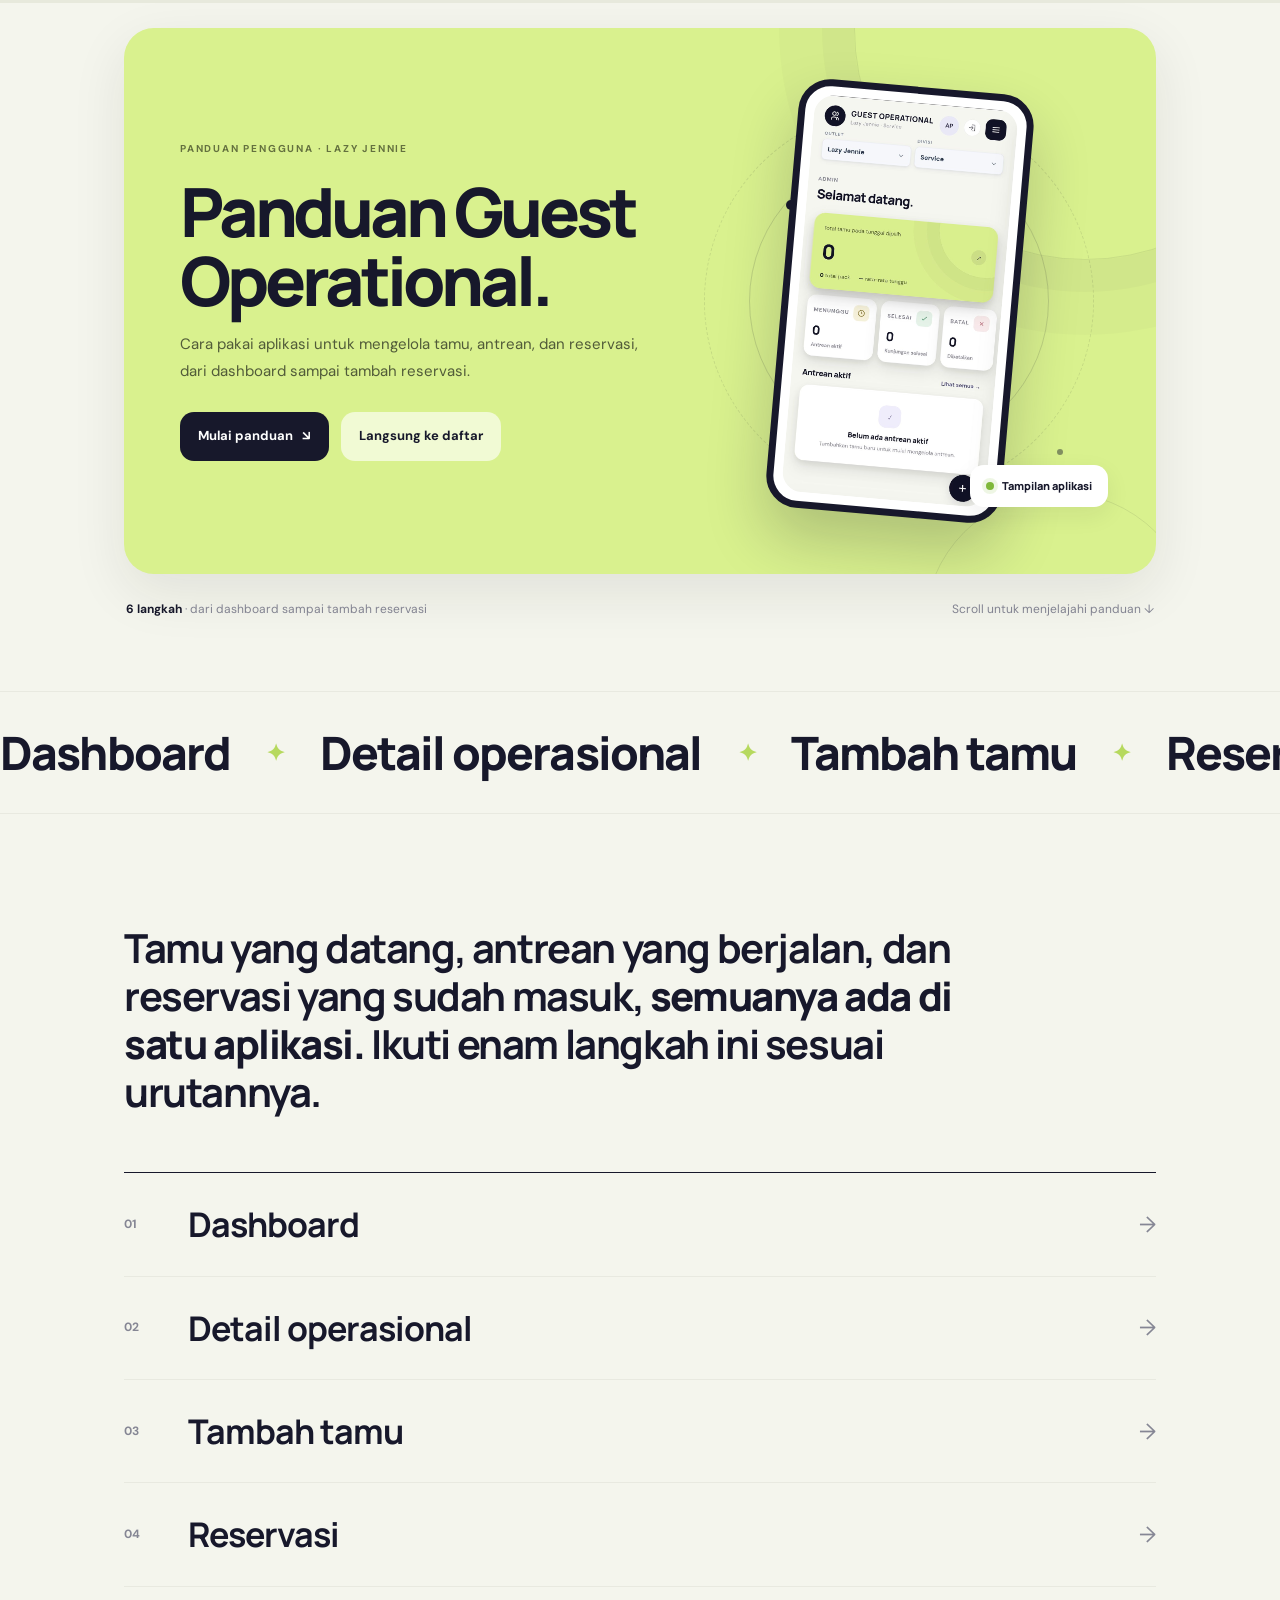
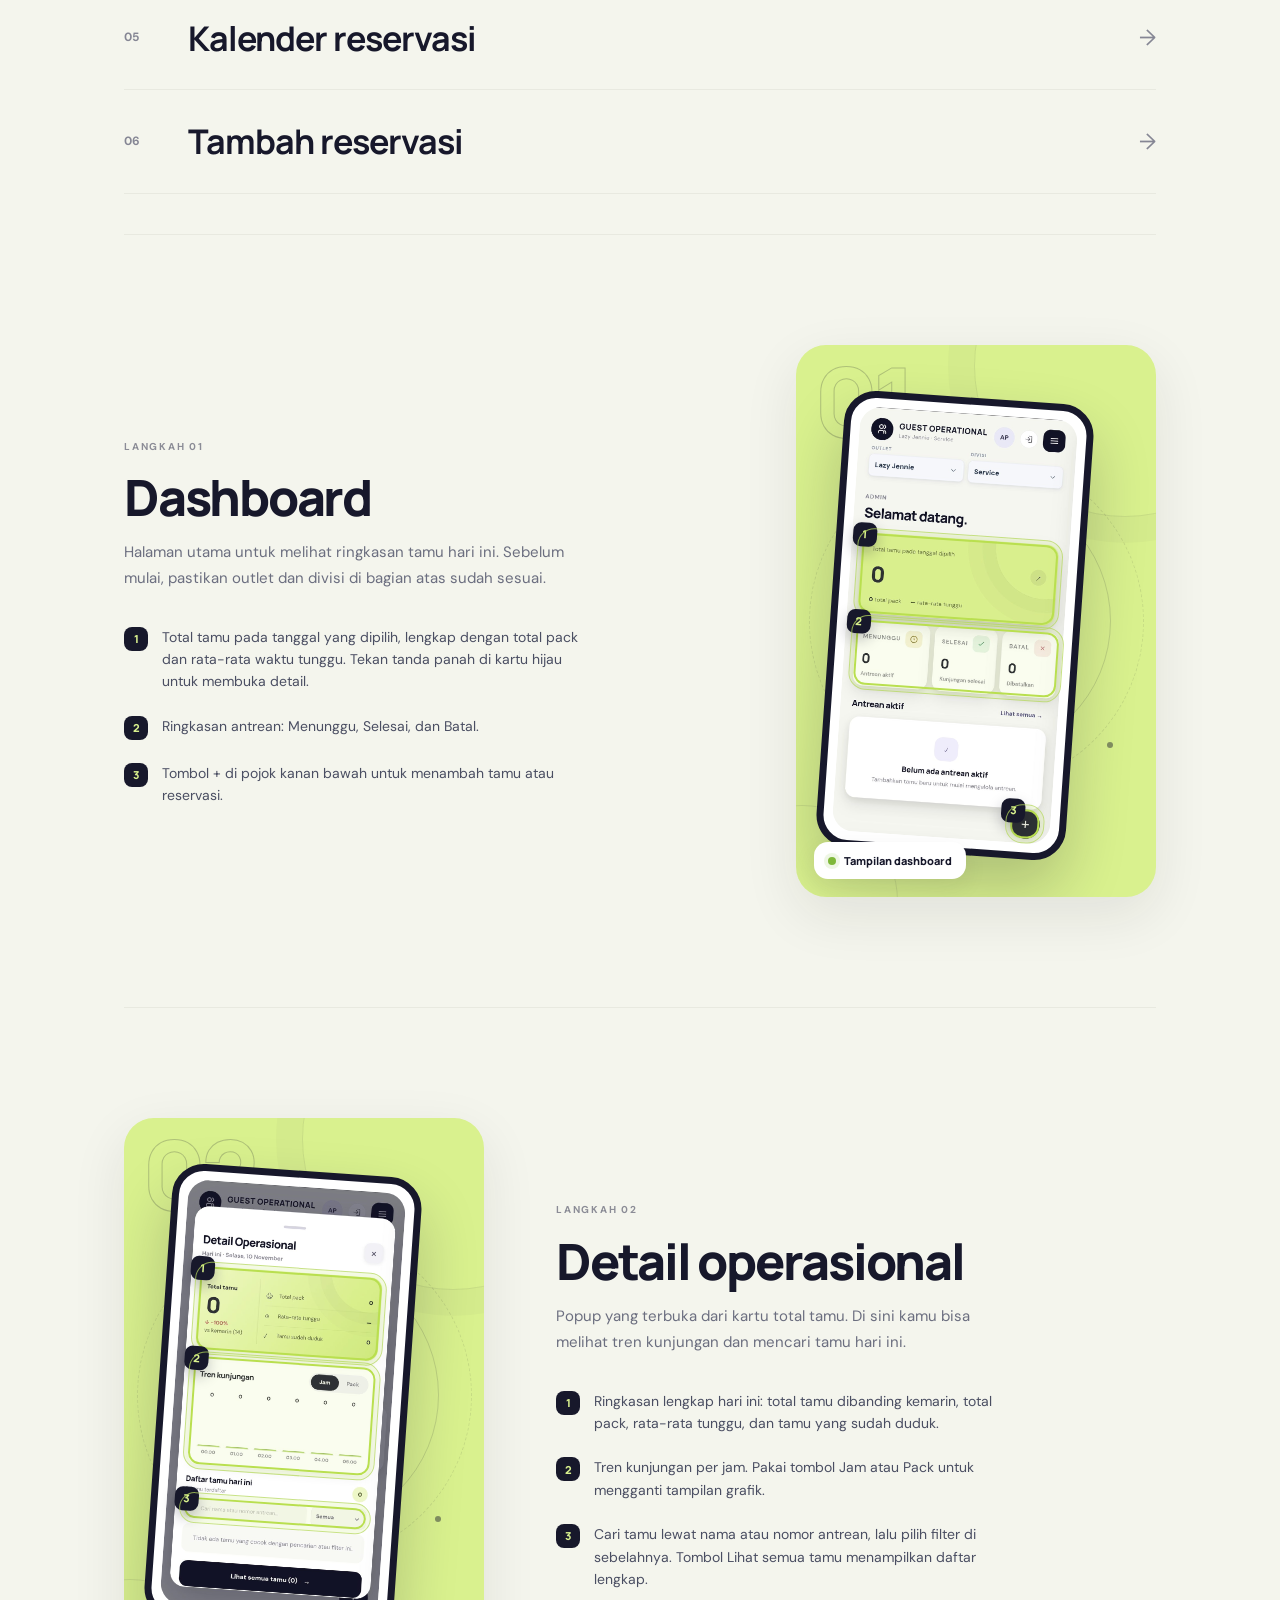
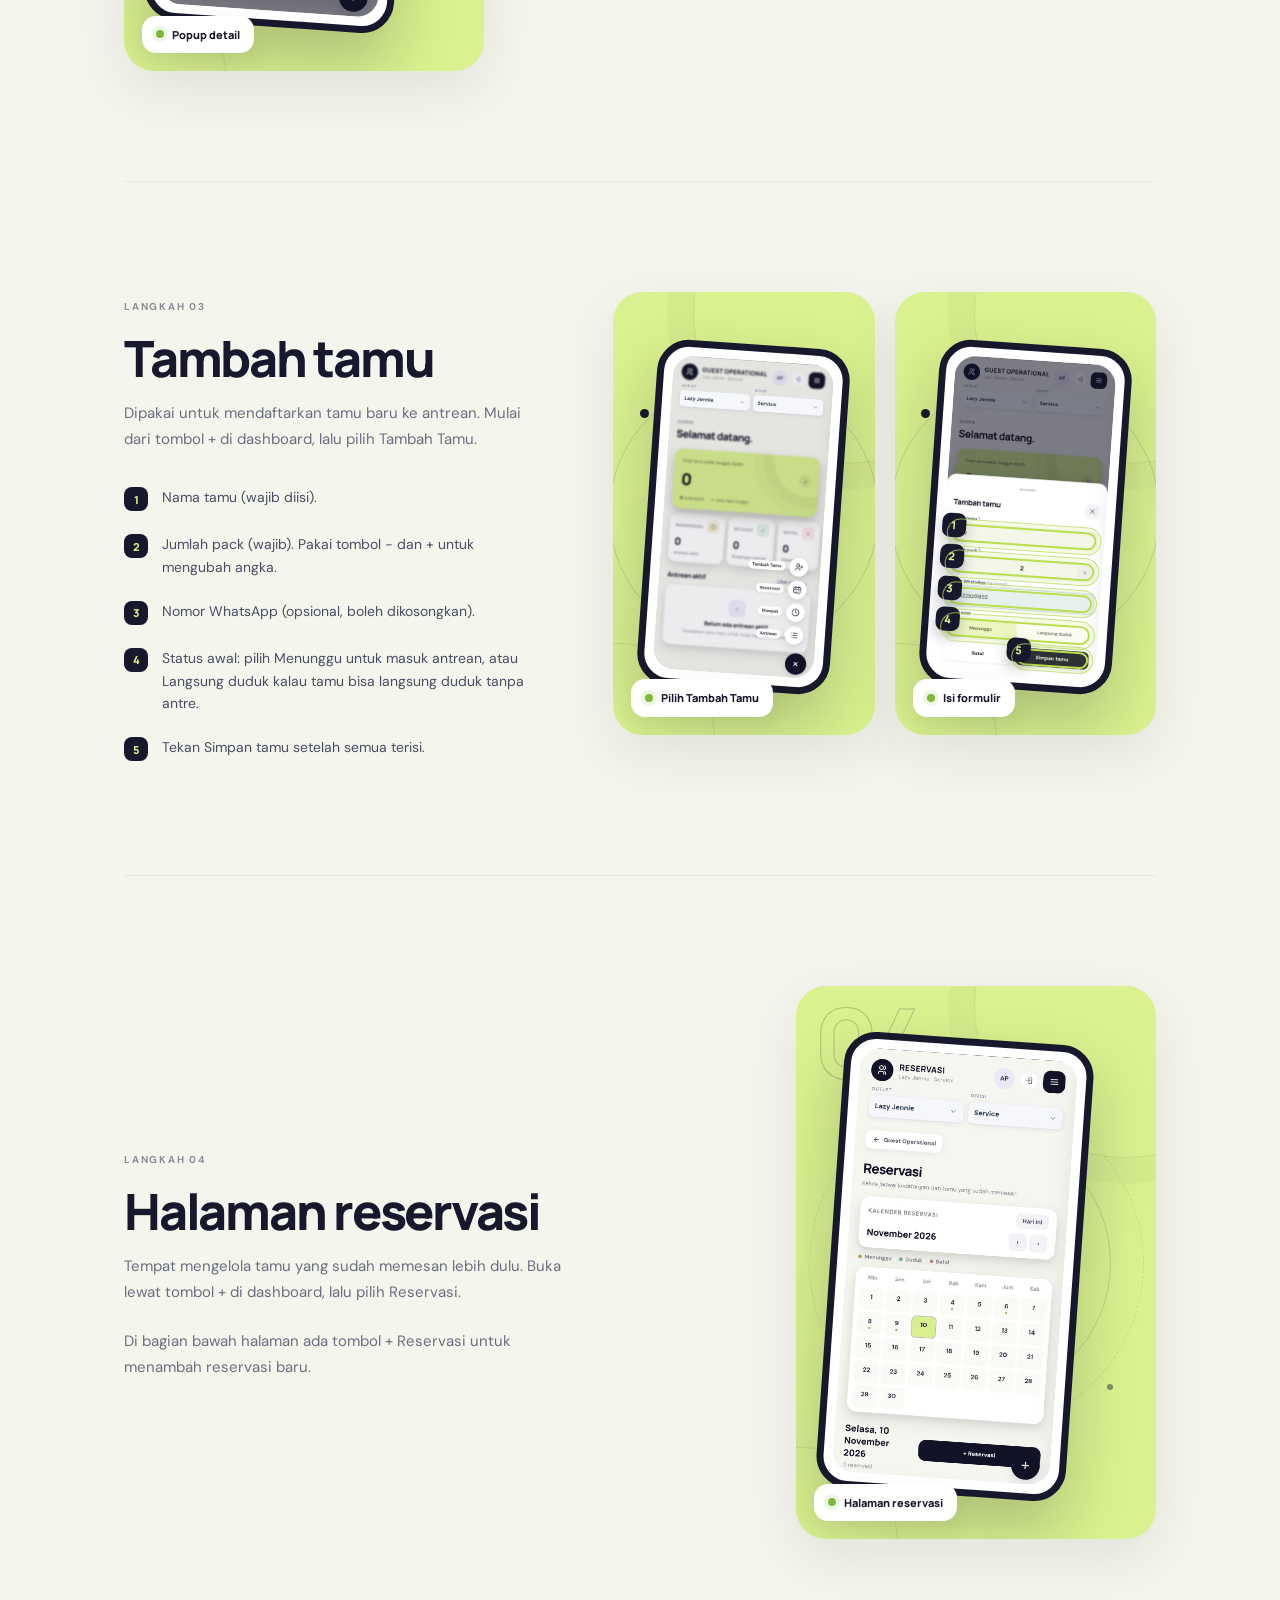
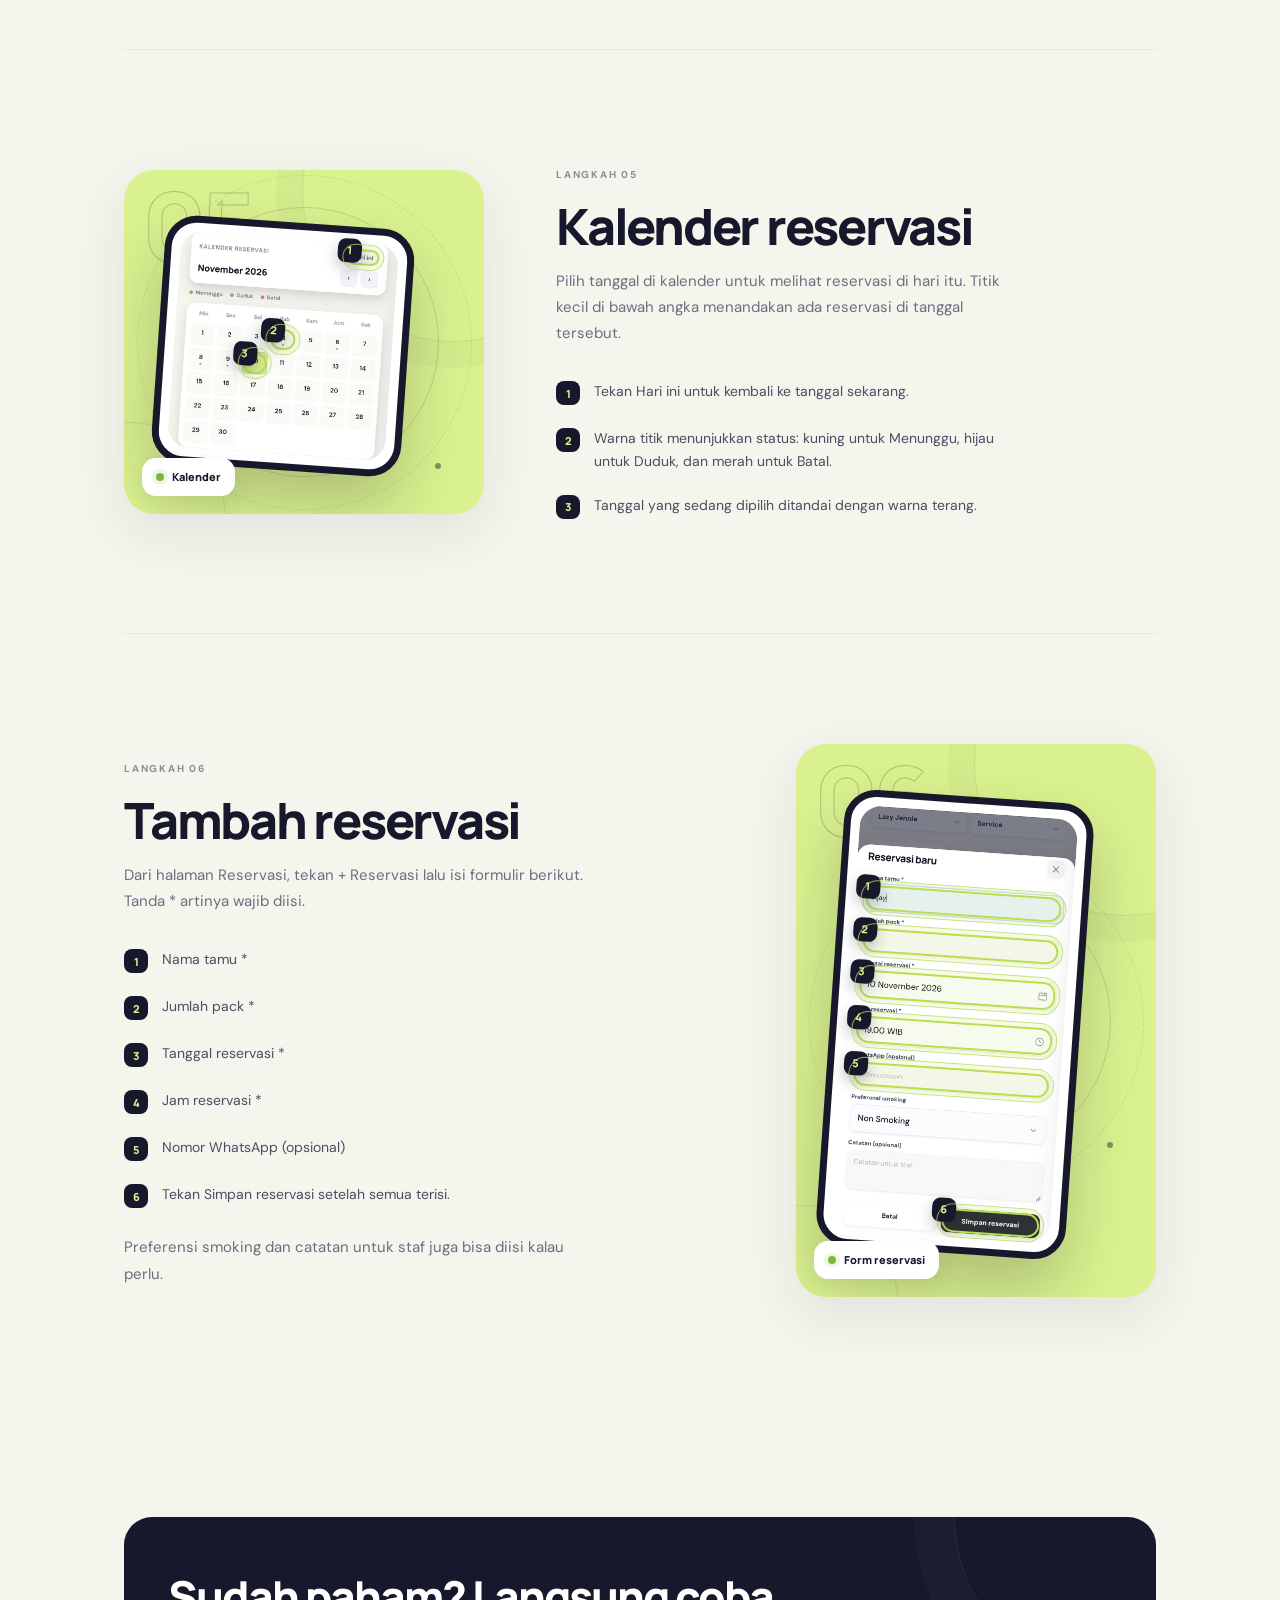
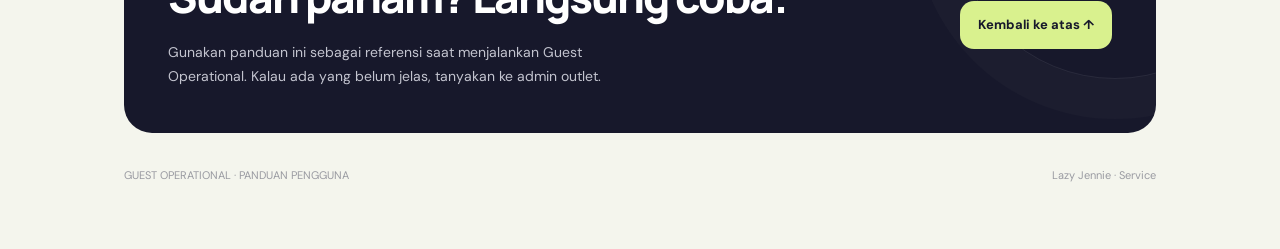
==== assets/user-guide-guest-operational.html @ fd783806 "Add Guest Operational user guide page" ====
<!doctype html>
<html lang="id">
<head>
<meta charset="utf-8">
<meta name="viewport" content="width=device-width, initial-scale=1, viewport-fit=cover">
<meta name="color-scheme" content="light">
<meta name="theme-color" content="#f4f5ed">
<title>Panduan Guest Operational</title>
<meta name="description" content="Panduan singkat cara pakai aplikasi Guest Operational untuk tim Lazy Jennie.">
<link rel="preconnect" href="https://fonts.googleapis.com">
<link rel="preconnect" href="https://fonts.gstatic.com" crossorigin>
<link href="https://fonts.googleapis.com/css2?family=DM+Sans:wght@400;500;600;700&family=Manrope:wght@500;600;700;800&display=swap" rel="stylesheet">
<style>
:root{
  --bg:#f4f5ed;--ink:#17182b;--muted:#858694;--line:#e8e9e0;
  --lime:#d9f18e;--lime-deep:#b6d95e;--navy:#17182b;
  --shadow:0 18px 55px rgba(31,35,24,.09);--soft-shadow:0 8px 24px rgba(31,35,24,.07);
  --ease:cubic-bezier(.2,.75,.25,1);--ease-out:cubic-bezier(.16,1,.3,1);
}
*{box-sizing:border-box;margin:0;padding:0}
html{scroll-behavior:smooth;scroll-padding-top:40px;-webkit-text-size-adjust:100%}
body{background:var(--bg);color:var(--ink);font-family:'DM Sans',-apple-system,BlinkMacSystemFont,'Segoe UI',Roboto,Arial,sans-serif;line-height:1.6;-webkit-font-smoothing:antialiased;overflow-x:hidden}
button,a{font:inherit}
a{color:inherit;text-decoration:none}
h1,h2,h3{font-family:'Manrope',-apple-system,BlinkMacSystemFont,'Segoe UI',Roboto,Arial,sans-serif}
.wrap{max-width:1080px;margin:0 auto;padding:0 24px}

/* Progress bar */
.progress{position:fixed;top:0;left:0;right:0;height:3px;background:#e7e9dc;z-index:80}
.progress span{display:block;height:100%;width:0;background:var(--navy);transform-origin:left}

/* HERO */
.hero-wrap{padding-top:28px}
.hero{position:relative;overflow:hidden;isolation:isolate;min-height:460px;padding:58px 56px;border-radius:30px;background:var(--lime);box-shadow:var(--shadow);display:grid;grid-template-columns:1.1fr .9fr;align-items:center;gap:28px}
.hero:before,.hero:after{content:"";position:absolute;border:1px solid rgba(23,24,43,.09);border-radius:50%;pointer-events:none;z-index:0}
.hero:before{width:460px;height:460px;right:-160px;top:-230px;box-shadow:0 0 0 32px rgba(23,24,43,.025),0 0 0 75px rgba(23,24,43,.02);animation:drift 14s ease-in-out infinite}
.hero:after{width:270px;height:270px;right:-40px;bottom:-190px;animation:drift 18s ease-in-out infinite reverse}
@keyframes drift{0%,100%{transform:translate(0,0)}50%{transform:translate(-18px,14px)}}
.glow{position:absolute;z-index:1;left:var(--mx,50%);top:var(--my,50%);width:520px;height:520px;margin:-260px 0 0 -260px;border-radius:50%;background:radial-gradient(circle,rgba(255,255,255,.55) 0%,rgba(255,255,255,0) 62%);pointer-events:none;opacity:0;transition:opacity .6s ease}
.hero:hover .glow{opacity:1}
.hero-copy{position:relative;z-index:2}
.eyebrow{font-size:10px;font-weight:700;letter-spacing:.18em;text-transform:uppercase;color:#64713f}
.hero h1{font-weight:800;font-size:clamp(40px,5.3vw,70px);line-height:1.02;letter-spacing:-.06em;margin:20px 0 16px;max-width:600px}
.hero p{font-size:15px;line-height:1.75;color:#515b39;max-width:470px;margin:0}
.hero-cta{display:flex;align-items:center;gap:12px;margin-top:28px;flex-wrap:wrap}
.btn{border:0;border-radius:14px;padding:14px 18px;font-size:13px;font-weight:700;display:inline-flex;align-items:center;gap:9px;cursor:pointer;transition:transform .35s var(--ease),box-shadow .35s var(--ease),background .35s ease,color .35s ease}
.btn:hover{transform:translateY(-3px);box-shadow:0 14px 28px rgba(23,24,43,.18)}
.btn.dark{background:var(--navy);color:#fff}
.btn.light{background:rgba(255,255,255,.62);color:var(--navy)}
.btn.light:hover{background:#fff}
.btn span{display:inline-block;transition:transform .35s var(--ease)}
.btn:hover span{transform:translate(2px,2px)}
.w{display:inline-block;opacity:0;transform:translateY(60px);filter:blur(10px);animation:wordIn 1.1s var(--ease-out) forwards;animation-delay:calc(.25s + var(--i) * .12s)}
@keyframes wordIn{to{opacity:1;transform:none;filter:none}}
.rise{opacity:0;transform:translateY(22px);animation:rise 1s var(--ease-out) forwards}
.eyebrow.rise{animation-delay:.1s}
.rise.d2{animation-delay:.9s}
.rise.d3{animation-delay:1.05s}
@keyframes rise{to{opacity:1;transform:none}}
.hero-art{position:relative;z-index:2;min-height:340px;display:flex;justify-content:center;align-items:center}
.hero-orbit{position:absolute;width:300px;height:300px;border:1px solid rgba(23,24,43,.14);border-radius:50%;animation:orbit 32s linear infinite}
.hero-orbit:before,.hero-orbit:after{content:"";position:absolute;width:10px;height:10px;background:var(--navy);border-radius:50%;top:48px;left:36px}
.hero-orbit:after{width:7px;height:7px;top:auto;left:auto;bottom:22px;right:65px;background:#fff;border:1px solid var(--navy)}
.hero-orbit.two{width:390px;height:390px;border-style:dashed;border-color:rgba(23,24,43,.1);animation-duration:46s;animation-direction:reverse}
.hero-orbit.two:after{display:none}
.hero-orbit.two:before{width:6px;height:6px;top:auto;left:auto;bottom:40px;right:30px;background:rgba(23,24,43,.45)}
@keyframes orbit{to{transform:rotate(360deg)}}
.tilt{--rx:0deg;--ry:0deg;position:relative;z-index:2;transform:perspective(1000px) rotateX(var(--ry)) rotateY(var(--rx));transition:transform .7s var(--ease-out);animation:tiltIn 1.6s var(--ease-out) .35s backwards}
@keyframes tiltIn{from{opacity:0;transform:translateX(70px) rotate(12deg) scale(.92)}to{opacity:1;transform:none}}
.hero-device{width:min(236px,88%);margin:0 auto;background:#fff;border:7px solid var(--navy);border-radius:32px;padding:9px;box-shadow:0 30px 60px rgba(23,24,43,.22);transform:rotate(5deg);animation:deviceFloat 7s ease-in-out infinite}
.hero-device img{display:block;width:100%;height:auto;border-radius:20px}
@keyframes deviceFloat{0%,100%{transform:translateY(0) rotate(5deg)}50%{transform:translateY(-12px) rotate(3deg)}}
.hero-device-label{position:absolute;z-index:3;bottom:2%;right:-2%;background:#fff;padding:12px 16px;border-radius:14px;box-shadow:var(--soft-shadow);font-family:'Manrope',sans-serif;font-size:11px;font-weight:800;display:flex;align-items:center;gap:8px;animation:labelFloat 6s ease-in-out infinite}
.hero-device-label:before{content:"";width:8px;height:8px;border-radius:50%;background:#7fb83a;box-shadow:0 0 0 4px #7fb83a22}
@keyframes labelFloat{0%,100%{transform:rotate(-3deg) translateY(0)}50%{transform:rotate(-3deg) translateY(-8px)}}
.intro-strip{display:flex;justify-content:space-between;align-items:center;gap:20px;margin:26px 2px 0;color:var(--muted);font-size:12px}
.intro-strip strong{color:var(--ink)}

/* Marquee */
.marquee{overflow:hidden;margin-top:72px;padding:24px 0;border-top:1px solid var(--line);border-bottom:1px solid var(--line)}
.track{display:flex;width:max-content;animation:marquee 40s linear infinite}
.set{display:flex;align-items:center;gap:36px;padding-right:36px;font-family:'Manrope',sans-serif;font-weight:800;font-size:clamp(28px,4vw,46px);letter-spacing:-.04em;white-space:nowrap}
.set i{font-style:normal;color:var(--lime-deep);font-size:.5em}
@keyframes marquee{to{transform:translateX(-50%)}}

/* Manifesto */
.manifesto{padding-top:110px}
.manifesto p{font-family:'Manrope',sans-serif;font-size:clamp(24px,3.4vw,40px);line-height:1.2;letter-spacing:-.035em;font-weight:700;max-width:860px}
.manifesto b{font-weight:800}

/* Daftar langkah */
.index{display:grid;border-top:1px solid var(--ink);margin-top:56px;margin-bottom:40px}
.index a{display:grid;grid-template-columns:64px minmax(0,1fr) auto;align-items:center;padding:24px 0;border-bottom:1px solid var(--line);color:var(--ink);transition:padding .5s var(--ease-out),background .5s ease}
.index a:hover{padding-left:16px;background:#fff}
.index span{font-size:12px;font-weight:700;color:var(--muted);font-variant-numeric:tabular-nums}
.index em{font-style:normal;font-family:'Manrope',sans-serif;font-size:clamp(22px,3vw,34px);font-weight:700;letter-spacing:-.03em}
.index i{font-style:normal;font-size:22px;color:var(--muted);transition:transform .5s var(--ease-out),color .5s ease}
.index a:hover i{transform:translateX(4px);color:var(--ink)}

/* Langkah */
.step{display:grid;grid-template-columns:minmax(0,1fr) 360px;gap:72px;align-items:center;padding:110px 0;border-top:1px solid var(--line)}
.step.flip{grid-template-columns:360px minmax(0,1fr)}
.step.flip .copy{order:2}
.step.wide{grid-template-columns:minmax(0,1fr) minmax(0,1.3fr);align-items:start}
.num{font-size:10px;font-weight:700;letter-spacing:.18em;color:#8b8c96;text-transform:uppercase}
.step h2{font-size:clamp(32px,4.2vw,50px);line-height:1.04;letter-spacing:-.045em;font-weight:800;margin:14px 0 16px}
.copy > p{color:#6b6e7f;font-size:15px;line-height:1.75;max-width:460px}
.note{margin-top:22px;font-size:13px;color:var(--muted)}
.legend{list-style:none;margin-top:30px;display:grid;gap:14px;max-width:460px}
.legend li{display:flex;gap:14px;align-items:flex-start;font-size:14px;color:#4a4e62;padding:4px 0;transition:color .35s ease,transform .45s var(--ease-out)}
.legend li.on{color:var(--ink);transform:translateX(6px)}
.legend b{flex:none;width:24px;height:24px;margin-top:1px;border-radius:8px;background:var(--navy);color:var(--lime);font-family:'Manrope',sans-serif;font-size:11px;font-weight:800;display:grid;place-items:center;transition:transform .45s var(--ease-out)}
.legend li.on b{transform:scale(1.12)}

/* Judul yang muncul per kata */
.sw{display:inline-block;opacity:0;transform:translateY(.45em) rotate(3deg);transform-origin:left bottom;transition:opacity .9s var(--ease-out),transform .9s var(--ease-out);transition-delay:calc(var(--i) * 70ms + 120ms)}
.in .sw{opacity:1;transform:none}

/* KARTU HERO untuk setiap screenshot */
.shot{position:relative;width:100%}
.hcard{position:relative;isolation:isolate;overflow:hidden;border-radius:30px;background:var(--lime);box-shadow:var(--shadow);padding:52px 34px 44px;display:flex;justify-content:center;opacity:0;transform:translateY(44px) scale(.96);transition:opacity 1.1s var(--ease-out) .15s,transform 1.3s var(--ease-out) .15s}
.in .hcard{opacity:1;transform:none}
.duo .shot:nth-child(2) .hcard{transition-delay:.35s}
.hcard:before,.hcard:after{content:"";position:absolute;border:1px solid rgba(23,24,43,.09);border-radius:50%;pointer-events:none;z-index:0;animation:drift 16s ease-in-out infinite}
.hcard:before{width:300px;height:300px;right:-120px;top:-130px;box-shadow:0 0 0 26px rgba(23,24,43,.025)}
.hcard:after{width:190px;height:190px;left:-90px;bottom:-100px;animation-direction:reverse;animation-duration:20s}
.hglow{position:absolute;z-index:1;left:var(--mx,50%);top:var(--my,50%);width:360px;height:360px;margin:-180px 0 0 -180px;border-radius:50%;background:radial-gradient(circle,rgba(255,255,255,.55) 0%,rgba(255,255,255,0) 62%);pointer-events:none;opacity:0;transition:opacity .6s ease}
.hcard:hover .hglow{opacity:1}
.hring{position:absolute;z-index:0;left:50%;top:50%;width:270px;height:270px;margin:-135px 0 0 -135px;border:1px solid rgba(23,24,43,.14);border-radius:50%;animation:orbit 30s linear infinite;pointer-events:none}
.hring:before{content:"";position:absolute;width:9px;height:9px;border-radius:50%;background:var(--navy);top:30px;left:30px}
.hring.two{width:335px;height:335px;margin:-167px 0 0 -167px;border-style:dashed;border-color:rgba(23,24,43,.1);animation-duration:44s;animation-direction:reverse}
.hring.two:before{top:auto;left:auto;bottom:40px;right:30px;width:6px;height:6px;background:rgba(23,24,43,.45)}
.hbig{position:absolute;z-index:0;left:18px;top:8px;font-family:'Manrope',sans-serif;font-weight:800;font-size:96px;line-height:1;letter-spacing:-.06em;color:transparent;-webkit-text-stroke:1px rgba(23,24,43,.22);pointer-events:none;animation:drift 12s ease-in-out infinite}
.htilt{--rx:0deg;--ry:0deg;position:relative;z-index:2;transform:perspective(1000px) rotateX(var(--ry)) rotateY(var(--rx));transition:transform .7s var(--ease-out)}
.hdevice{width:min(250px,100%);background:#fff;border:7px solid var(--navy);border-radius:32px;padding:9px;box-shadow:0 30px 60px rgba(23,24,43,.22);transform:rotate(4deg);animation:deviceFloat 7s ease-in-out infinite}
.screen{position:relative;border-radius:21px}
.frame{position:relative;transition:transform 1.2s var(--ease-out)}
.screen img{display:block;width:100%;height:auto;border-radius:21px;cursor:zoom-in}
.hchip{position:absolute;z-index:3;left:18px;bottom:18px;background:#fff;padding:10px 14px;border-radius:14px;box-shadow:var(--soft-shadow);font-family:'Manrope',sans-serif;font-size:11px;font-weight:800;display:flex;align-items:center;gap:8px;animation:chipFloat 6s ease-in-out infinite}
.hchip:before{content:"";width:8px;height:8px;border-radius:50%;background:#7fb83a;box-shadow:0 0 0 4px #7fb83a22}
@keyframes chipFloat{0%,100%{transform:translateY(0)}50%{transform:translateY(-6px)}}
.shot figcaption{display:none}

/* Nomor di dalam gambar: sorotan lime dengan label navy */
.callout{position:absolute;z-index:2;border:2px solid #b9df4f;border-radius:12px;background:rgba(217,241,142,.14);box-shadow:0 0 0 4px rgba(192,228,94,.16);pointer-events:none;opacity:0;transform:scale(.94);transition:opacity .7s ease var(--d,0s),transform .8s var(--ease-out) var(--d,0s),background .35s ease,box-shadow .35s ease}
.in .callout{opacity:1;transform:none}
.callout.hot{background:rgba(217,241,142,.36);box-shadow:0 0 0 6px rgba(192,228,94,.32)}
.callout:after{content:"";position:absolute;inset:-7px;border-radius:17px;border:1.5px solid rgba(182,217,94,.75);animation:ping 3s cubic-bezier(.2,.7,.2,1) infinite}
.tag{position:absolute;top:-12px;left:-12px;min-width:24px;height:24px;padding:0 7px;border-radius:8px;background:var(--navy);color:var(--lime);font-family:'Manrope',sans-serif;font-style:normal;font-size:11px;font-weight:800;line-height:24px;text-align:center;box-shadow:0 6px 14px rgba(23,24,43,.25)}
@keyframes ping{0%{transform:scale(.92);opacity:.9}100%{transform:scale(1.12);opacity:0}}
.duo{display:grid;grid-template-columns:1fr 1fr;gap:20px;align-items:start}

/* Efek muncul saat scroll */
.reveal{opacity:0;transform:translateY(34px);filter:blur(6px);transition:opacity 1s var(--ease-out),transform 1.1s var(--ease-out),filter 1s var(--ease-out)}
.reveal.in{opacity:1;transform:none;filter:none}

/* Zoom ke kalender pada langkah reservasi */
.zoom .screen{overflow:hidden}
.step.zoom .frame{transform:scale(1.75);transform-origin:50% 61%;transition:transform 1.8s var(--ease-out) .5s}
.step.zoom.in .frame{transform:none}

/* Ajakan akhir */
.outro{padding-top:110px}
.cta-panel{position:relative;overflow:hidden;background:var(--navy);color:#fff;border-radius:28px;padding:44px;display:flex;justify-content:space-between;align-items:center;gap:28px;flex-wrap:wrap}
.cta-panel:before{content:"";position:absolute;width:320px;height:320px;right:-120px;top:-160px;border:1px solid rgba(255,255,255,.08);border-radius:50%;box-shadow:0 0 0 40px rgba(255,255,255,.02)}
.cta-panel h2{font-size:clamp(30px,4vw,44px);letter-spacing:-.045em;font-weight:800;margin-bottom:10px;position:relative}
.cta-panel p{font-size:14px;color:#c3c4cf;margin:0;line-height:1.7;max-width:460px;position:relative}
.cta-panel .btn{background:var(--lime);color:var(--navy);white-space:nowrap;position:relative}
.foot{display:flex;justify-content:space-between;gap:15px;flex-wrap:wrap;padding-top:34px;padding-bottom:64px;color:#999aa1;font-size:11px}

/* Pratinjau gambar */
.lb{position:fixed;inset:0;z-index:90;display:none;align-items:center;justify-content:center;padding:24px;background:rgba(16,17,30,.76);backdrop-filter:blur(10px);-webkit-backdrop-filter:blur(10px);cursor:zoom-out}
.lb.open{display:flex;animation:fadeIn .3s ease}
.lb img{max-width:100%;max-height:90vh;border-radius:22px;box-shadow:0 30px 90px rgba(0,0,0,.5);animation:zoomIn .5s var(--ease-out)}
@keyframes fadeIn{from{opacity:0}to{opacity:1}}
@keyframes zoomIn{from{opacity:0;transform:translateY(14px) scale(.97)}to{opacity:1;transform:none}}

@media (max-width:900px){
  .hero{grid-template-columns:1fr;padding:34px 26px 30px;min-height:0;gap:6px}
  .hero-art{min-height:380px;margin-top:6px}
  .hero-device{width:190px}
  .hero-orbit{width:250px;height:250px}
  .hero-orbit.two{width:310px;height:310px}
  .hero-device-label{right:0}
  .step,.step.flip,.step.wide{grid-template-columns:1fr;gap:44px;padding:84px 0}
  .step.flip .copy{order:0}
  .shot{max-width:360px;margin:0 auto;width:100%}
  .duo{grid-template-columns:1fr;justify-items:center;gap:36px}
  .duo .shot{max-width:360px}
  .legend,.copy > p{max-width:none}
  .cta-panel{padding:30px 24px}
}
@media (max-width:520px){
  .wrap{padding:0 20px}
  .intro-strip{flex-direction:column;align-items:flex-start;gap:6px}
  .index a{grid-template-columns:44px minmax(0,1fr) auto}
  .hcard{padding:44px 22px 40px}
}
@media (prefers-reduced-motion:reduce){
  *,*::before,*::after{animation:none!important;transition:none!important;scroll-behavior:auto!important}
  .reveal,.rise,.w,.sw,.hcard,.callout{opacity:1;transform:none;filter:none}
  .frame{transform:none!important}
}
</style>
</head>
<body>

<div class="progress" aria-hidden="true"><span id="progressBar"></span></div>

<header class="wrap hero-wrap" id="top">
  <div class="hero">
    <span class="glow" aria-hidden="true"></span>
    <div class="hero-copy">
      <div class="eyebrow rise">PANDUAN PENGGUNA · LAZY JENNIE</div>
      <h1><span class="w" style="--i:0">Panduan</span> <span class="w" style="--i:1">Guest</span> <span class="w" style="--i:2">Operational.</span></h1>
      <p class="rise d2">Cara pakai aplikasi untuk mengelola tamu, antrean, dan reservasi, dari dashboard sampai tambah reservasi.</p>
      <div class="hero-cta rise d3">
        <a class="btn dark" href="#s1">Mulai panduan <span>↘</span></a>
        <a class="btn light" href="#daftar">Langsung ke daftar</a>
      </div>
    </div>
    <div class="hero-art">
      <div class="hero-orbit"></div>
      <div class="hero-orbit two"></div>
      <div class="tilt">
        <div class="hero-device"><img src="[data-uri]" alt="Tampilan dashboard Guest Operational"></div>
      </div>
      <div class="hero-device-label">Tampilan aplikasi</div>
    </div>
  </div>
  <div class="intro-strip">
    <span><strong>6 langkah</strong> · dari dashboard sampai tambah reservasi</span>
    <span>Scroll untuk menjelajahi panduan ↓</span>
  </div>
</header>

<div class="marquee" aria-hidden="true">
  <div class="track">
    <div class="set"><span>Dashboard</span><i>✦</i><span>Detail operasional</span><i>✦</i><span>Tambah tamu</span><i>✦</i><span>Reservasi</span><i>✦</i><span>Kalender reservasi</span><i>✦</i><span>Tambah reservasi</span><i>✦</i></div>
    <div class="set"><span>Dashboard</span><i>✦</i><span>Detail operasional</span><i>✦</i><span>Tambah tamu</span><i>✦</i><span>Reservasi</span><i>✦</i><span>Kalender reservasi</span><i>✦</i><span>Tambah reservasi</span><i>✦</i></div>
  </div>
</div>

<main class="wrap">

  <section class="manifesto reveal">
    <p>Tamu yang datang, antrean yang berjalan, dan reservasi yang sudah masuk, <b>semuanya ada di satu aplikasi.</b> Ikuti enam langkah ini sesuai urutannya.</p>
  </section>

  <nav class="index reveal" id="daftar" aria-label="Daftar langkah">
    <a href="#s1"><span>01</span><em>Dashboard</em><i aria-hidden="true">→</i></a>
    <a href="#s2"><span>02</span><em>Detail operasional</em><i aria-hidden="true">→</i></a>
    <a href="#s3"><span>03</span><em>Tambah tamu</em><i aria-hidden="true">→</i></a>
    <a href="#s4"><span>04</span><em>Reservasi</em><i aria-hidden="true">→</i></a>
    <a href="#s5"><span>05</span><em>Kalender reservasi</em><i aria-hidden="true">→</i></a>
    <a href="#s6"><span>06</span><em>Tambah reservasi</em><i aria-hidden="true">→</i></a>
  </nav>

  <section class="step reveal" id="s1">
    <div class="copy">
      <span class="num">Langkah 01</span>
      <h2 data-split>Dashboard</h2>
      <p>Halaman utama untuk melihat ringkasan tamu hari ini. Sebelum mulai, pastikan outlet dan divisi di bagian atas sudah sesuai.</p>
      <ul class="legend">
        <li><b>1</b><span>Total tamu pada tanggal yang dipilih, lengkap dengan total pack dan rata-rata waktu tunggu. Tekan tanda panah di kartu hijau untuk membuka detail.</span></li>
        <li><b>2</b><span>Ringkasan antrean: Menunggu, Selesai, dan Batal.</span></li>
        <li><b>3</b><span>Tombol + di pojok kanan bawah untuk menambah tamu atau reservasi.</span></li>
      </ul>
    </div>
    <figure class="shot">
      <div class="hcard">
        <span class="hglow" aria-hidden="true"></span>
        <span class="hring" aria-hidden="true"></span>
        <span class="hring two" aria-hidden="true"></span>
        <span class="hbig" aria-hidden="true">01</span>
        <div class="htilt">
          <div class="hdevice"><div class="screen"><div class="frame">
            <img src="[data-uri]" alt="Tampilan dashboard Guest Operational">
            <span class="callout" data-n="1" style="left:4.91%;top:29.56%;width:90.19%;height:19.01%;--d:0.40s"><em class="tag">1</em></span>
            <span class="callout" data-n="2" style="left:4.91%;top:50.10%;width:93.06%;height:15.45%;--d:0.52s"><em class="tag">2</em></span>
            <span class="callout" data-n="3" style="left:81.85%;top:92.06%;width:13.33%;height:6.84%;--d:0.64s"><em class="tag">3</em></span>
          </div></div></div>
        </div>
        <span class="hchip">Tampilan dashboard</span>
      </div>
    </figure>
  </section>

  <section class="step flip reveal" id="s2">
    <div class="copy">
      <span class="num">Langkah 02</span>
      <h2 data-split>Detail operasional</h2>
      <p>Popup yang terbuka dari kartu total tamu. Di sini kamu bisa melihat tren kunjungan dan mencari tamu hari ini.</p>
      <ul class="legend">
        <li><b>1</b><span>Ringkasan lengkap hari ini: total tamu dibanding kemarin, total pack, rata-rata tunggu, dan tamu yang sudah duduk.</span></li>
        <li><b>2</b><span>Tren kunjungan per jam. Pakai tombol Jam atau Pack untuk mengganti tampilan grafik.</span></li>
        <li><b>3</b><span>Cari tamu lewat nama atau nomor antrean, lalu pilih filter di sebelahnya. Tombol Lihat semua tamu menampilkan daftar lengkap.</span></li>
      </ul>
    </div>
    <figure class="shot">
      <div class="hcard">
        <span class="hglow" aria-hidden="true"></span>
        <span class="hring" aria-hidden="true"></span>
        <span class="hring two" aria-hidden="true"></span>
        <span class="hbig" aria-hidden="true">02</span>
        <div class="htilt">
          <div class="hdevice"><div class="screen"><div class="frame">
            <img src="[data-uri]" alt="Popup detail operasional">
            <span class="callout" data-n="1" style="left:8.15%;top:20.15%;width:83.70%;height:19.58%;--d:0.40s"><em class="tag">1</em></span>
            <span class="callout" data-n="2" style="left:8.15%;top:41.54%;width:83.70%;height:25.29%;--d:0.52s"><em class="tag">2</em></span>
            <span class="callout" data-n="3" style="left:8.15%;top:74.71%;width:83.70%;height:4.85%;--d:0.64s"><em class="tag">3</em></span>
          </div></div></div>
        </div>
        <span class="hchip">Popup detail</span>
      </div>
    </figure>
  </section>

  <section class="step wide reveal" id="s3">
    <div class="copy">
      <span class="num">Langkah 03</span>
      <h2 data-split>Tambah tamu</h2>
      <p>Dipakai untuk mendaftarkan tamu baru ke antrean. Mulai dari tombol + di dashboard, lalu pilih Tambah Tamu.</p>
      <ul class="legend">
        <li><b>1</b><span>Nama tamu (wajib diisi).</span></li>
        <li><b>2</b><span>Jumlah pack (wajib). Pakai tombol − dan + untuk mengubah angka.</span></li>
        <li><b>3</b><span>Nomor WhatsApp (opsional, boleh dikosongkan).</span></li>
        <li><b>4</b><span>Status awal: pilih Menunggu untuk masuk antrean, atau Langsung duduk kalau tamu bisa langsung duduk tanpa antre.</span></li>
        <li><b>5</b><span>Tekan Simpan tamu setelah semua terisi.</span></li>
      </ul>
    </div>
    <div class="duo">
      <figure class="shot">
        <div class="hcard">
          <span class="hglow" aria-hidden="true"></span>
          <span class="hring" aria-hidden="true"></span>
          <div class="htilt">
            <div class="hdevice"><div class="screen"><div class="frame">
              <img src="[data-uri]" alt="Menu tombol + dengan pilihan Tambah Tamu">
            </div></div></div>
          </div>
          <span class="hchip">Pilih Tambah Tamu</span>
        </div>
      </figure>
      <figure class="shot">
        <div class="hcard">
          <span class="hglow" aria-hidden="true"></span>
          <span class="hring" aria-hidden="true"></span>
          <div class="htilt">
            <div class="hdevice"><div class="screen"><div class="frame">
              <img src="[data-uri]" alt="Formulir tambah tamu">
              <span class="callout" data-n="1" style="left:4.91%;top:53.42%;width:90.19%;height:5.70%;--d:0.40s"><em class="tag">1</em></span>
            <span class="callout" data-n="2" style="left:4.91%;top:63.40%;width:90.19%;height:5.70%;--d:0.52s"><em class="tag">2</em></span>
            <span class="callout" data-n="3" style="left:4.91%;top:73.38%;width:90.19%;height:5.94%;--d:0.64s"><em class="tag">3</em></span>
            <span class="callout" data-n="4" style="left:4.91%;top:83.46%;width:90.19%;height:5.85%;--d:0.76s"><em class="tag">4</em></span>
            <span class="callout" data-n="5" style="left:50.00%;top:91.54%;width:45.09%;height:5.61%;--d:0.88s"><em class="tag">5</em></span>
            </div></div></div>
          </div>
          <span class="hchip">Isi formulir</span>
        </div>
      </figure>
    </div>
  </section>

  <section class="step zoom reveal" id="s4">
    <div class="copy">
      <span class="num">Langkah 04</span>
      <h2 data-split>Halaman reservasi</h2>
      <p>Tempat mengelola tamu yang sudah memesan lebih dulu. Buka lewat tombol + di dashboard, lalu pilih Reservasi.</p>
      <p class="note">Di bagian bawah halaman ada tombol + Reservasi untuk menambah reservasi baru.</p>
    </div>
    <figure class="shot">
      <div class="hcard">
        <span class="hglow" aria-hidden="true"></span>
        <span class="hring" aria-hidden="true"></span>
        <span class="hring two" aria-hidden="true"></span>
        <span class="hbig" aria-hidden="true">04</span>
        <div class="htilt">
          <div class="hdevice"><div class="screen"><div class="frame">
            <img src="[data-uri]" alt="Halaman reservasi">
          </div></div></div>
        </div>
        <span class="hchip">Halaman reservasi</span>
      </div>
    </figure>
  </section>

  <section class="step flip reveal" id="s5">
    <div class="copy">
      <span class="num">Langkah 05</span>
      <h2 data-split>Kalender reservasi</h2>
      <p>Pilih tanggal di kalender untuk melihat reservasi di hari itu. Titik kecil di bawah angka menandakan ada reservasi di tanggal tersebut.</p>
      <ul class="legend">
        <li><b>1</b><span>Tekan Hari ini untuk kembali ke tanggal sekarang.</span></li>
        <li><b>2</b><span>Warna titik menunjukkan status: kuning untuk Menunggu, hijau untuk Duduk, dan merah untuk Batal.</span></li>
        <li><b>3</b><span>Tanggal yang sedang dipilih ditandai dengan warna terang.</span></li>
      </ul>
    </div>
    <figure class="shot">
      <div class="hcard">
        <span class="hglow" aria-hidden="true"></span>
        <span class="hring" aria-hidden="true"></span>
        <span class="hring two" aria-hidden="true"></span>
        <span class="hbig" aria-hidden="true">05</span>
        <div class="htilt">
          <div class="hdevice"><div class="screen"><div class="frame">
            <img src="[data-uri]" alt="Kalender reservasi">
            <span class="callout" data-n="1" style="left:76.57%;top:2.99%;width:14.91%;height:7.01%;--d:0.40s"><em class="tag">1</em></span>
            <span class="callout" data-n="2" style="left:44.26%;top:42.24%;width:11.30%;height:9.63%;--d:0.52s"><em class="tag">2</em></span>
            <span class="callout" data-n="3" style="left:31.94%;top:53.74%;width:11.30%;height:10.00%;--d:0.64s"><em class="tag">3</em></span>
          </div></div></div>
        </div>
        <span class="hchip">Kalender</span>
      </div>
    </figure>
  </section>

  <section class="step reveal" id="s6">
    <div class="copy">
      <span class="num">Langkah 06</span>
      <h2 data-split>Tambah reservasi</h2>
      <p>Dari halaman Reservasi, tekan + Reservasi lalu isi formulir berikut. Tanda * artinya wajib diisi.</p>
      <ul class="legend">
        <li><b>1</b><span>Nama tamu *</span></li>
        <li><b>2</b><span>Jumlah pack *</span></li>
        <li><b>3</b><span>Tanggal reservasi *</span></li>
        <li><b>4</b><span>Jam reservasi *</span></li>
        <li><b>5</b><span>Nomor WhatsApp (opsional)</span></li>
        <li><b>6</b><span>Tekan Simpan reservasi setelah semua terisi.</span></li>
      </ul>
      <p class="note">Preferensi smoking dan catatan untuk staf juga bisa diisi kalau perlu.</p>
    </div>
    <figure class="shot">
      <div class="hcard">
        <span class="hglow" aria-hidden="true"></span>
        <span class="hring" aria-hidden="true"></span>
        <span class="hring two" aria-hidden="true"></span>
        <span class="hbig" aria-hidden="true">06</span>
        <div class="htilt">
          <div class="hdevice"><div class="screen"><div class="frame">
            <img src="[data-uri]" alt="Formulir reservasi baru">
            <span class="callout" data-n="1" style="left:4.91%;top:18.49%;width:90.19%;height:5.94%;--d:0.40s"><em class="tag">1</em></span>
            <span class="callout" data-n="2" style="left:4.91%;top:28.71%;width:90.19%;height:5.61%;--d:0.52s"><em class="tag">2</em></span>
            <span class="callout" data-n="3" style="left:4.91%;top:38.69%;width:90.19%;height:6.42%;--d:0.64s"><em class="tag">3</em></span>
            <span class="callout" data-n="4" style="left:4.91%;top:49.48%;width:90.19%;height:6.42%;--d:0.76s"><em class="tag">4</em></span>
            <span class="callout" data-n="5" style="left:4.91%;top:60.31%;width:90.19%;height:5.61%;--d:0.88s"><em class="tag">5</em></span>
            <span class="callout" data-n="6" style="left:50.00%;top:93.25%;width:45.09%;height:5.56%;--d:1.00s"><em class="tag">6</em></span>
          </div></div></div>
        </div>
        <span class="hchip">Form reservasi</span>
      </div>
    </figure>
  </section>

  <section class="outro reveal">
    <div class="cta-panel">
      <div>
        <h2>Sudah paham? Langsung coba.</h2>
        <p>Gunakan panduan ini sebagai referensi saat menjalankan Guest Operational. Kalau ada yang belum jelas, tanyakan ke admin outlet.</p>
      </div>
      <a href="#top" class="btn">Kembali ke atas ↑</a>
    </div>
  </section>

</main>

<footer class="wrap foot">
  <span>GUEST OPERATIONAL · PANDUAN PENGGUNA</span>
  <span>Lazy Jennie · Service</span>
</footer>

<div class="lb" id="lb" role="dialog" aria-label="Pratinjau gambar"><img alt=""></div>

<script>
(function(){
  var reduced = window.matchMedia('(prefers-reduced-motion: reduce)').matches;
  var canHover = window.matchMedia('(hover: hover)').matches;

  // Progress bar
  var bar = document.getElementById('progressBar');
  function updateProgress(){
    var max = document.documentElement.scrollHeight - window.innerHeight;
    bar.style.width = (max > 0 ? (window.scrollY / max) * 100 : 0) + '%';
  }
  window.addEventListener('scroll', updateProgress, {passive: true});
  updateProgress();

  // Pecah judul per kata
  document.querySelectorAll('[data-split]').forEach(function(el){
    var text = el.textContent.trim();
    el.setAttribute('aria-label', text);
    el.innerHTML = text.split(/\s+/).map(function(w, i){
      return '<span class="sw" aria-hidden="true" style="--i:' + i + '">' + w + '</span>';
    }).join(' ');
  });

  // Muncul saat discroll
  var items = document.querySelectorAll('.reveal');
  if (reduced || !('IntersectionObserver' in window)) {
    items.forEach(function(el){ el.classList.add('in'); });
  } else {
    var io = new IntersectionObserver(function(entries){
      entries.forEach(function(e){
        if (e.isIntersecting) { e.target.classList.add('in'); io.unobserve(e.target); }
      });
    }, {threshold: 0.12, rootMargin: '0px 0px -40px 0px'});
    items.forEach(function(el){ io.observe(el); });
  }

  // Kemiringan dan sorotan cahaya: hero dan setiap kartu
  function bindTilt(card, tiltEl){
    card.addEventListener('pointermove', function(e){
      var r = card.getBoundingClientRect();
      var x = e.clientX - r.left;
      var y = e.clientY - r.top;
      card.style.setProperty('--mx', x + 'px');
      card.style.setProperty('--my', y + 'px');
      tiltEl.style.setProperty('--rx', ((x / r.width - 0.5) * 12).toFixed(2) + 'deg');
      tiltEl.style.setProperty('--ry', (-(y / r.height - 0.5) * 10).toFixed(2) + 'deg');
    });
    card.addEventListener('pointerleave', function(){
      tiltEl.style.setProperty('--rx', '0deg');
      tiltEl.style.setProperty('--ry', '0deg');
    });
  }
  if (!reduced && canHover) {
    var hero = document.querySelector('.hero');
    bindTilt(hero, document.querySelector('.tilt'));
    document.querySelectorAll('.hcard').forEach(function(card){
      bindTilt(card, card.querySelector('.htilt'));
    });
  }

  // Legenda disorot bareng nomor di gambar
  document.querySelectorAll('.legend li').forEach(function(li){
    var num = li.querySelector('b').textContent.trim();
    var step = li.closest('section');
    li.addEventListener('pointerenter', function(){
      li.classList.add('on');
      step.querySelectorAll('.callout[data-n="' + num + '"]').forEach(function(c){ c.classList.add('hot'); });
    });
    li.addEventListener('pointerleave', function(){
      li.classList.remove('on');
      step.querySelectorAll('.callout.hot').forEach(function(c){ c.classList.remove('hot'); });
    });
  });

  // Pratinjau gambar layar penuh
  var lb = document.getElementById('lb');
  var lbImg = lb.querySelector('img');
  function closeLb(){ lb.classList.remove('open'); document.body.style.overflow = ''; }
  document.querySelectorAll('.frame img').forEach(function(img){
    img.addEventListener('click', function(){
      lbImg.src = img.src;
      lbImg.alt = img.alt;
      lb.classList.add('open');
      document.body.style.overflow = 'hidden';
    });
  });
  lb.addEventListener('click', closeLb);
  document.addEventListener('keydown', function(e){ if (e.key === 'Escape') closeLb(); });
})();
</script>
</body>
</html>
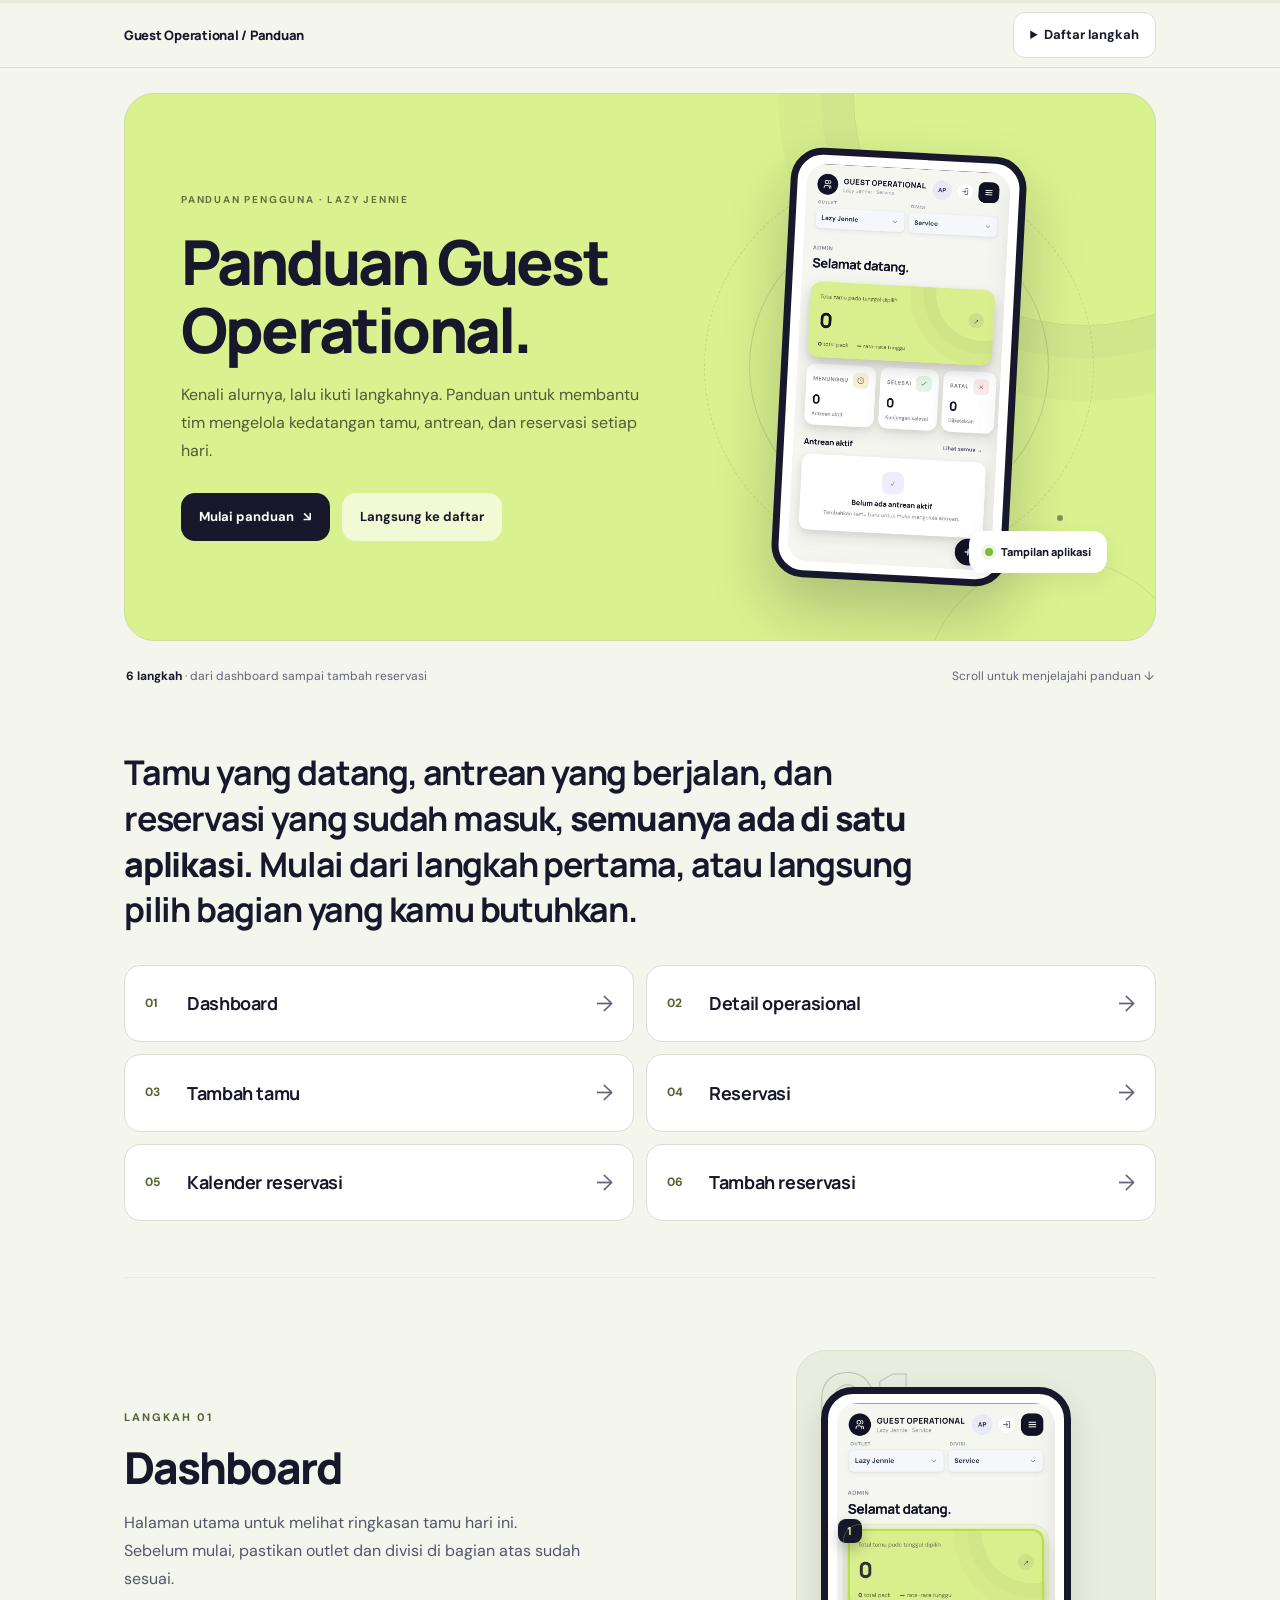
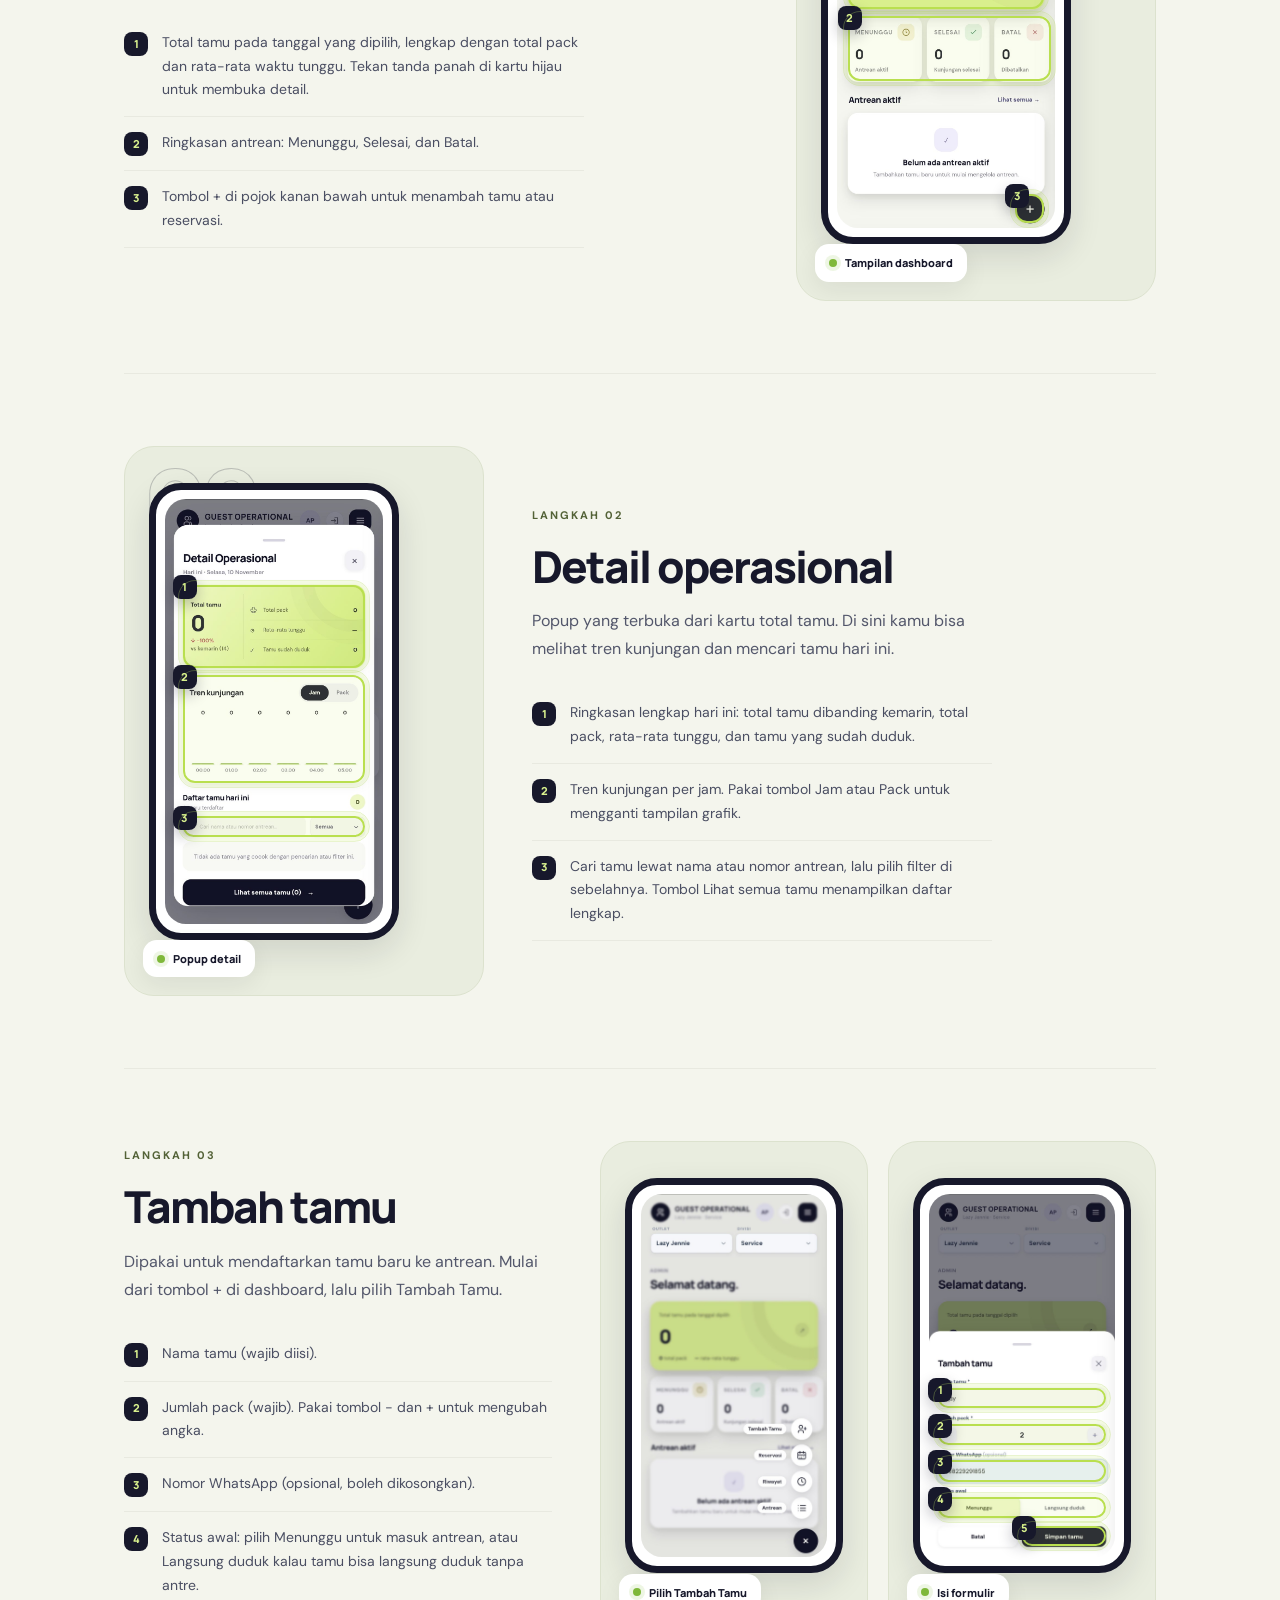
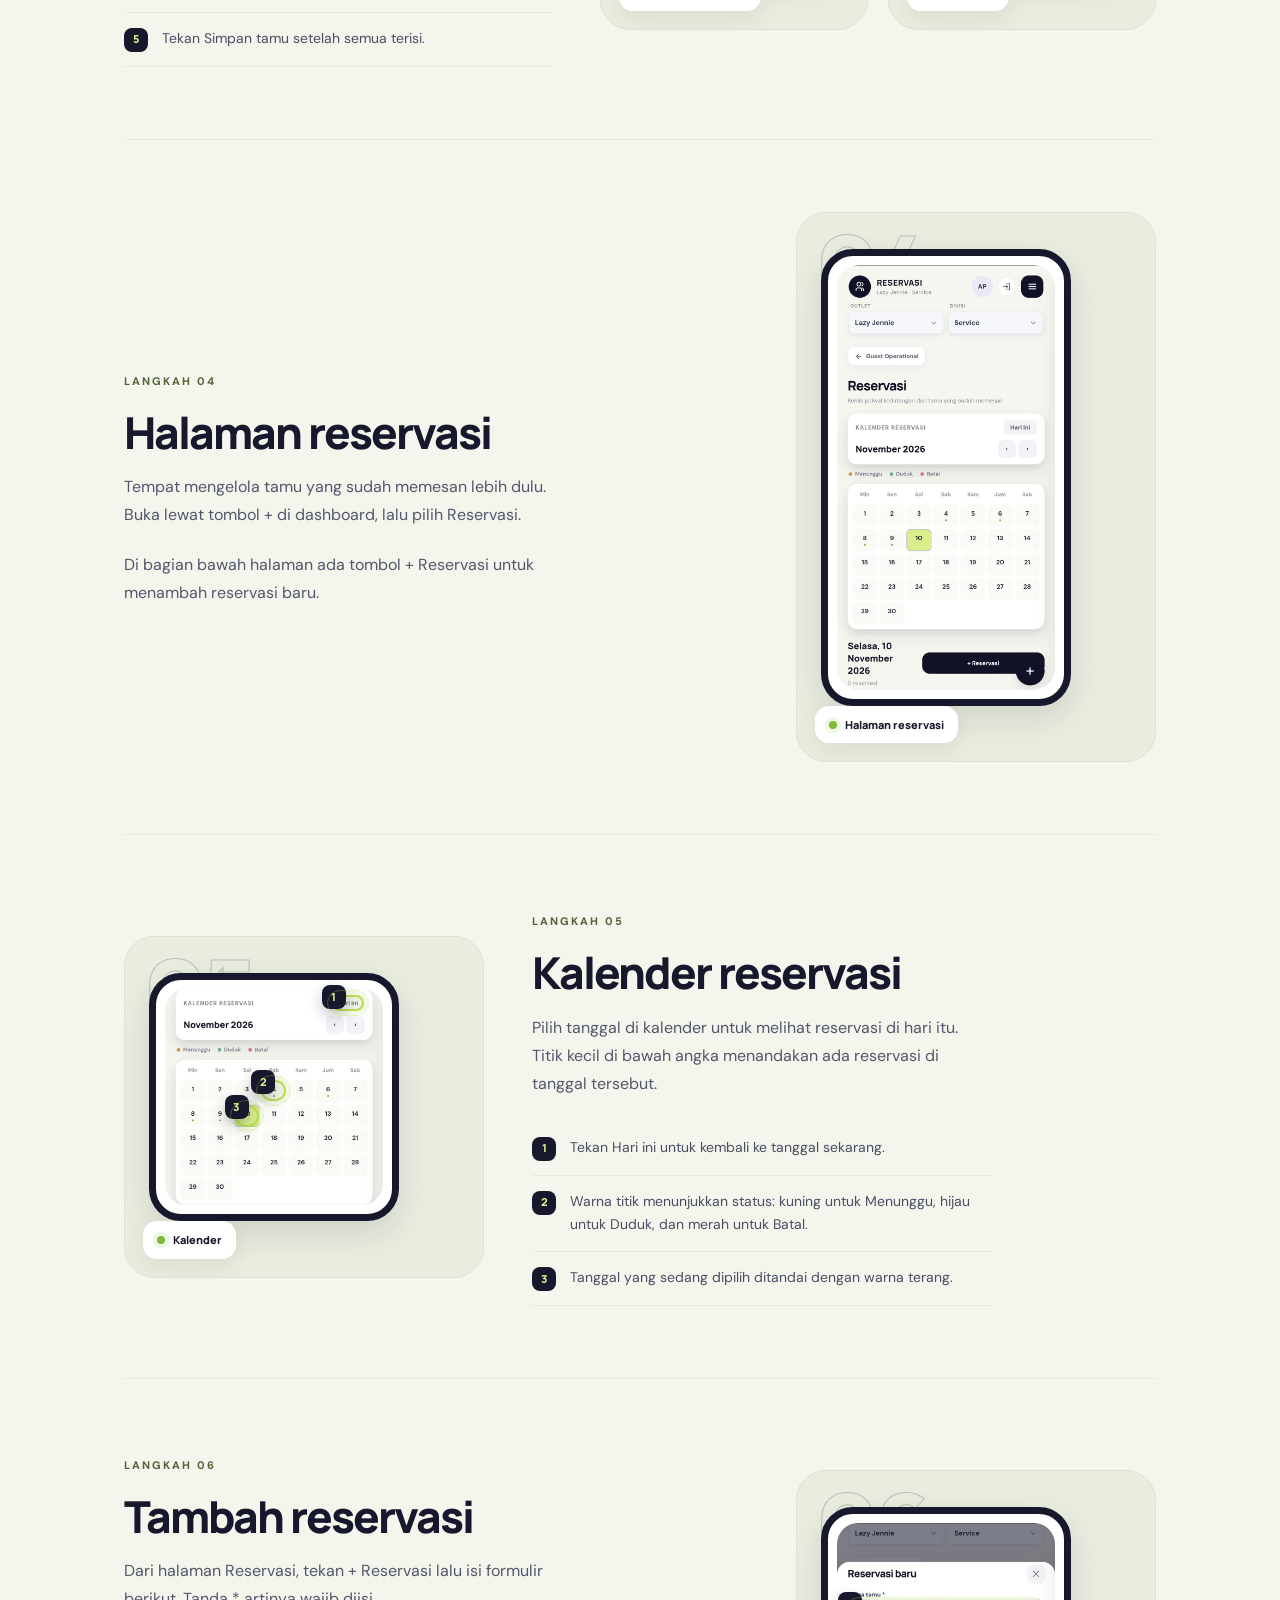
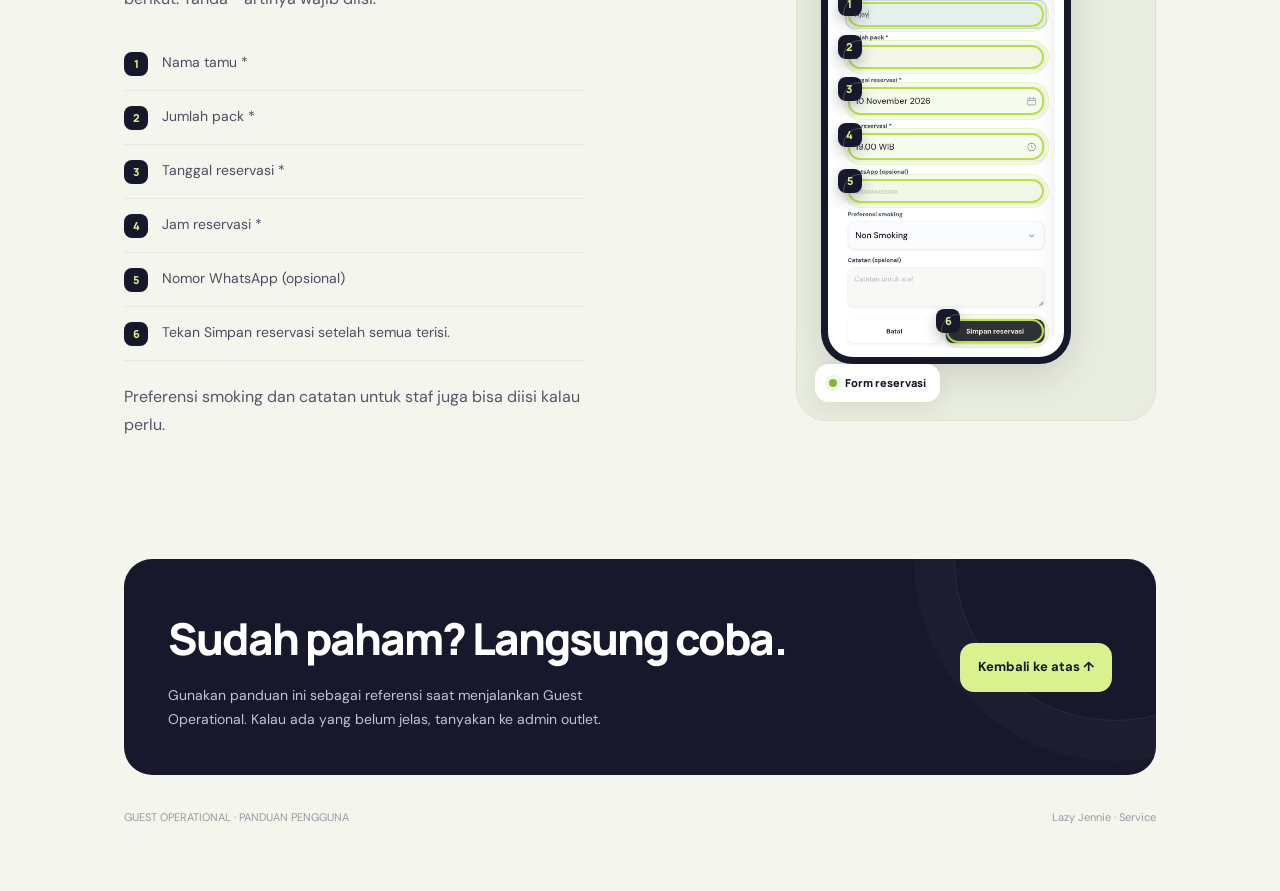
==== commit a532ec65: "Polish user guide chapters and persistent navigation" ====
--- a/assets/user-guide-guest-operational.html
+++ b/assets/user-guide-guest-operational.html
@@ -201,11 +201,63 @@
   .reveal,.rise,.w,.sw,.hcard,.callout{opacity:1;transform:none;filter:none}
   .frame{transform:none!important}
 }
+
+/* Guided reading: clear chapters and a compact, persistent table of contents. */
+html{scroll-padding-top:100px}
+:root{--muted:#626577}
+.guide-nav{position:sticky;top:3px;z-index:70;background:#f4f5ed;border-bottom:1px solid #dcded2}
+.guide-nav-inner{display:flex;align-items:center;justify-content:space-between;gap:16px;min-height:64px}
+.guide-brand{font-family:'Manrope',sans-serif;font-weight:800;font-size:13px;letter-spacing:-.02em}
+.guide-menu{position:relative}
+.guide-menu summary{cursor:pointer;font-size:13px;font-weight:700;padding:12px 16px;border:1px solid #dcded2;border-radius:12px;background:#fff}
+.guide-menu nav{position:absolute;right:0;top:52px;width:min(300px,calc(100vw - 40px));padding:8px;background:#fff;border:1px solid var(--line);border-radius:16px;box-shadow:var(--shadow);max-height:65vh;overflow:auto}
+.guide-menu nav a{display:block;padding:12px;border-radius:8px;font-size:14px}
+.guide-menu nav a:hover,.guide-menu nav a:focus-visible{background:var(--lime)}
+a:focus-visible,summary:focus-visible{outline:3px solid #627e24;outline-offset:4px}
+.hero-wrap{padding-top:28px}
+.hero{box-shadow:none;border:1px solid #cddd9d}
+.hero h1{font-size:clamp(38px,5vw,62px);line-height:1.1;letter-spacing:-.045em}
+.hero p{font-size:16px}
+.hero-device{animation:none;transform:rotate(3deg)}
+.manifesto{padding-top:64px}
+.manifesto p{font-size:clamp(24px,3vw,34px);line-height:1.35;max-width:800px}
+.index{grid-template-columns:repeat(2,minmax(0,1fr));gap:12px;border:0;margin-top:32px;margin-bottom:56px}
+.index a{grid-template-columns:32px minmax(0,1fr) auto;gap:10px;padding:20px;border:1px solid #dcded2;border-radius:16px;background:#fff;transition:background .2s ease,border-color .2s ease}
+.index a:hover{padding-left:20px;background:#edf3de;border-color:#b6cd83}
+.index em{font-size:18px;letter-spacing:-.02em}
+.index span{color:#52632f}
+.step,.step.flip,.step.wide{padding:72px 0;gap:48px;scroll-margin-top:12px}
+.step h2{font-size:clamp(30px,3.8vw,44px);line-height:1.15}
+.num{color:#536237;font-size:11px}
+.copy > p{font-size:16px;color:#53576b}
+.legend{gap:0;margin-top:24px}
+.legend li{padding:14px 0;border-bottom:1px solid var(--line);line-height:1.7}
+.hdevice{animation:none;transform:none;box-shadow:0 12px 32px rgba(23,24,43,.12)}
+.hcard{background:#e9eddf;box-shadow:none;border:1px solid #dce2ce;padding:36px 24px 56px}
+.hring,.hcard:before,.hcard:after,.hglow{display:none}
+.hchip{animation:none;font-size:11px}
+.callout:after{animation:none;opacity:.4}
+.outro{padding-top:48px}
+@media(max-width:900px){.step,.step.flip,.step.wide{gap:28px;padding:48px 0}.hero-art{min-height:300px}.hero-orbit.two{width:280px;height:280px}}
+@media(max-width:520px){.guide-brand{font-size:12px}.guide-menu summary{font-size:12px;padding:10px}.index{grid-template-columns:1fr;gap:8px}.index a{min-height:66px;padding:16px}.index a:hover{padding-left:16px}.hero{padding:30px 22px}.hero h1{font-size:38px}.manifesto{padding-top:44px}.hero-art{min-height:280px}.hero-orbit.two{width:250px;height:250px}.intro-strip{font-size:12px}}
+
 </style>
 </head>
 <body>
 
 <div class="progress" aria-hidden="true"><span id="progressBar"></span></div>
+
+<div class="guide-nav"><div class="wrap guide-nav-inner">
+  <a class="guide-brand" href="#top">Guest Operational / Panduan</a>
+  <details class="guide-menu"><summary>Daftar langkah</summary><nav aria-label="Navigasi cepat panduan">
+    <a href="#s1">01 · Dashboard</a>
+    <a href="#s2">02 · Detail operasional</a>
+    <a href="#s3">03 · Tambah tamu</a>
+    <a href="#s4">04 · Reservasi</a>
+    <a href="#s5">05 · Kalender reservasi</a>
+    <a href="#s6">06 · Tambah reservasi</a>
+  </nav></details>
+</div></div>
 
 <header class="wrap hero-wrap" id="top">
   <div class="hero">
@@ -213,7 +265,7 @@
     <div class="hero-copy">
       <div class="eyebrow rise">PANDUAN PENGGUNA · LAZY JENNIE</div>
       <h1><span class="w" style="--i:0">Panduan</span> <span class="w" style="--i:1">Guest</span> <span class="w" style="--i:2">Operational.</span></h1>
-      <p class="rise d2">Cara pakai aplikasi untuk mengelola tamu, antrean, dan reservasi, dari dashboard sampai tambah reservasi.</p>
+      <p class="rise d2">Kenali alurnya, lalu ikuti langkahnya. Panduan untuk membantu tim mengelola kedatangan tamu, antrean, dan reservasi setiap hari.</p>
       <div class="hero-cta rise d3">
         <a class="btn dark" href="#s1">Mulai panduan <span>↘</span></a>
         <a class="btn light" href="#daftar">Langsung ke daftar</a>
@@ -234,17 +286,10 @@
   </div>
 </header>
 
-<div class="marquee" aria-hidden="true">
-  <div class="track">
-    <div class="set"><span>Dashboard</span><i>✦</i><span>Detail operasional</span><i>✦</i><span>Tambah tamu</span><i>✦</i><span>Reservasi</span><i>✦</i><span>Kalender reservasi</span><i>✦</i><span>Tambah reservasi</span><i>✦</i></div>
-    <div class="set"><span>Dashboard</span><i>✦</i><span>Detail operasional</span><i>✦</i><span>Tambah tamu</span><i>✦</i><span>Reservasi</span><i>✦</i><span>Kalender reservasi</span><i>✦</i><span>Tambah reservasi</span><i>✦</i></div>
-  </div>
-</div>
-
 <main class="wrap">
 
   <section class="manifesto reveal">
-    <p>Tamu yang datang, antrean yang berjalan, dan reservasi yang sudah masuk, <b>semuanya ada di satu aplikasi.</b> Ikuti enam langkah ini sesuai urutannya.</p>
+    <p>Tamu yang datang, antrean yang berjalan, dan reservasi yang sudah masuk, <b>semuanya ada di satu aplikasi.</b> Mulai dari langkah pertama, atau langsung pilih bagian yang kamu butuhkan.</p>
   </section>
 
   <nav class="index reveal" id="daftar" aria-label="Daftar langkah">
@@ -476,6 +521,18 @@
   var reduced = window.matchMedia('(prefers-reduced-motion: reduce)').matches;
   var canHover = window.matchMedia('(hover: hover)').matches;
 
+  // Close the chapter menu as soon as a destination is selected.
+  var guideMenu = document.querySelector('.guide-menu');
+  guideMenu.querySelectorAll('a').forEach(function(link){
+    link.addEventListener('click', function(){ guideMenu.open = false; });
+  });
+  document.addEventListener('keydown', function(e){
+    if (e.key === 'Escape' && guideMenu.open) {
+      guideMenu.open = false;
+      guideMenu.querySelector('summary').focus();
+    }
+  });
+
   // Progress bar
   var bar = document.getElementById('progressBar');
   function updateProgress(){
@@ -526,9 +583,7 @@
   if (!reduced && canHover) {
     var hero = document.querySelector('.hero');
     bindTilt(hero, document.querySelector('.tilt'));
-    document.querySelectorAll('.hcard').forEach(function(card){
-      bindTilt(card, card.querySelector('.htilt'));
-    });
+
   }
 
   // Legenda disorot bareng nomor di gambar
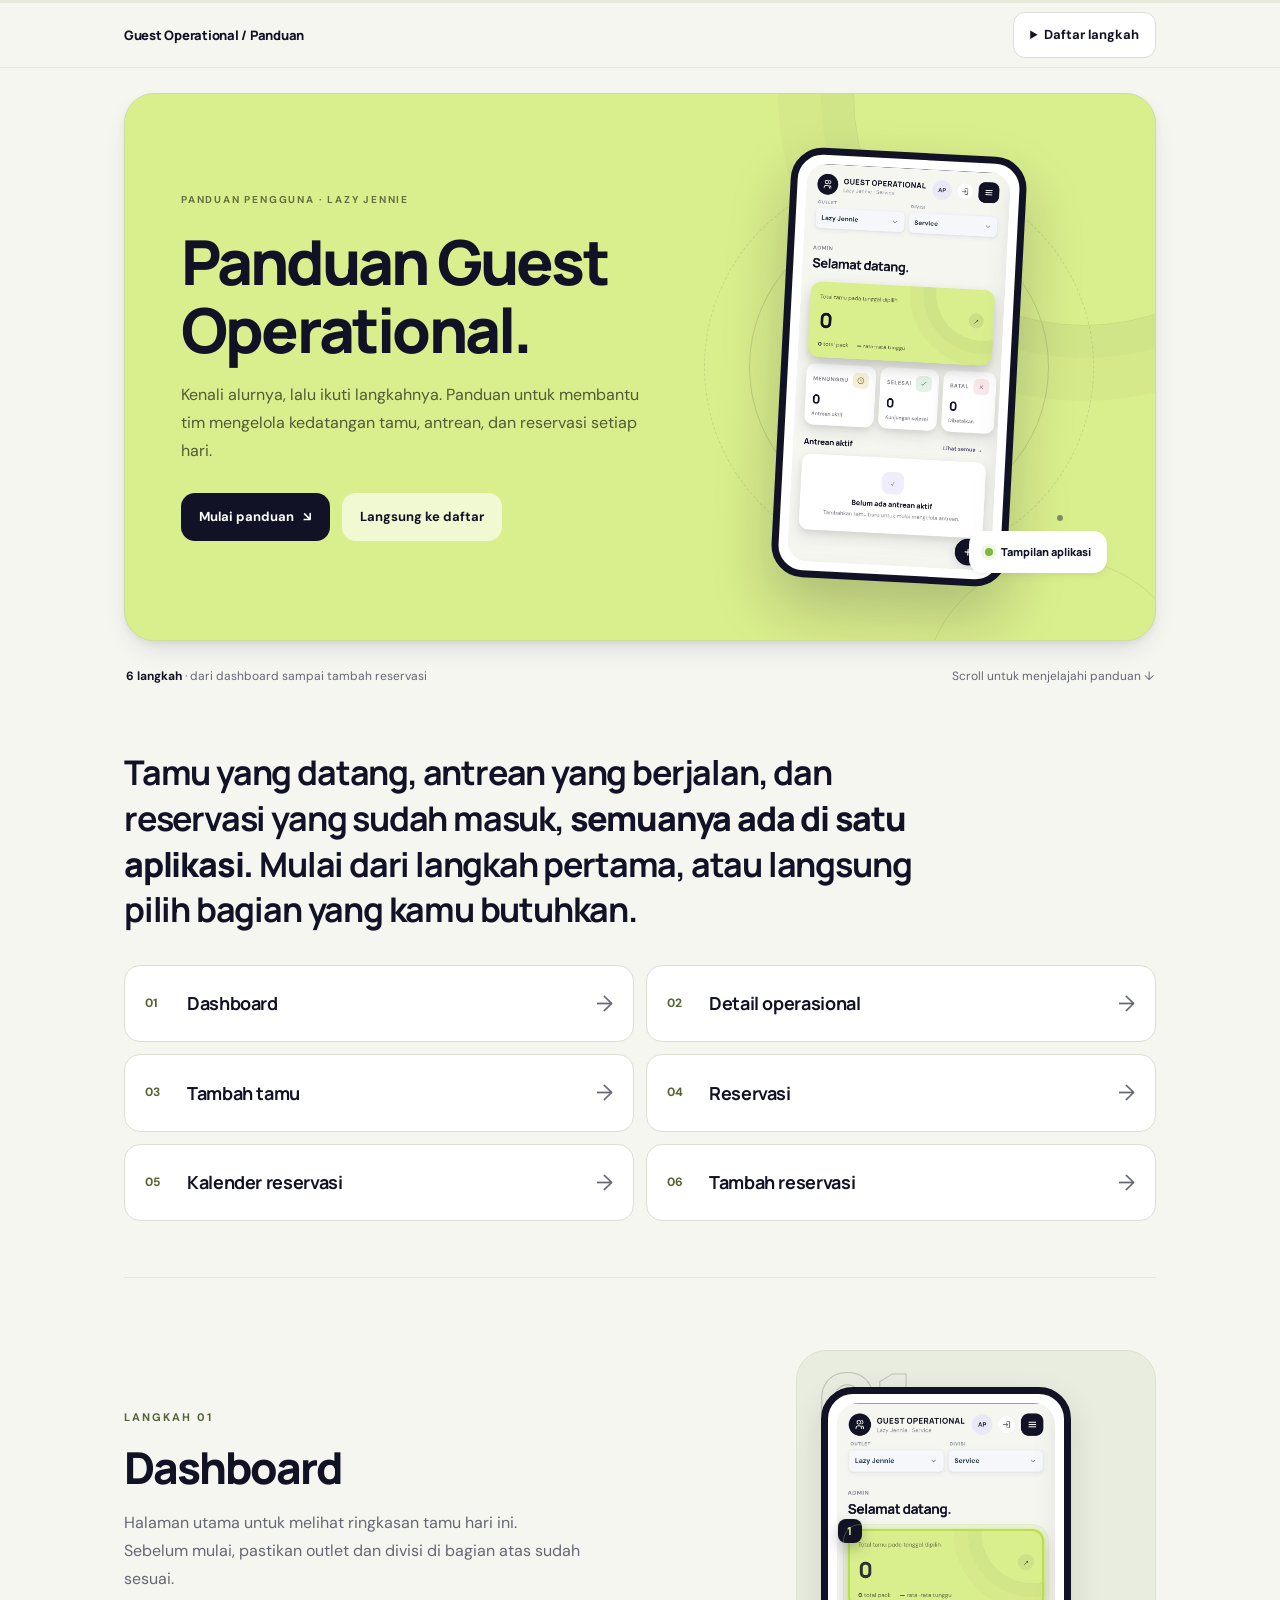
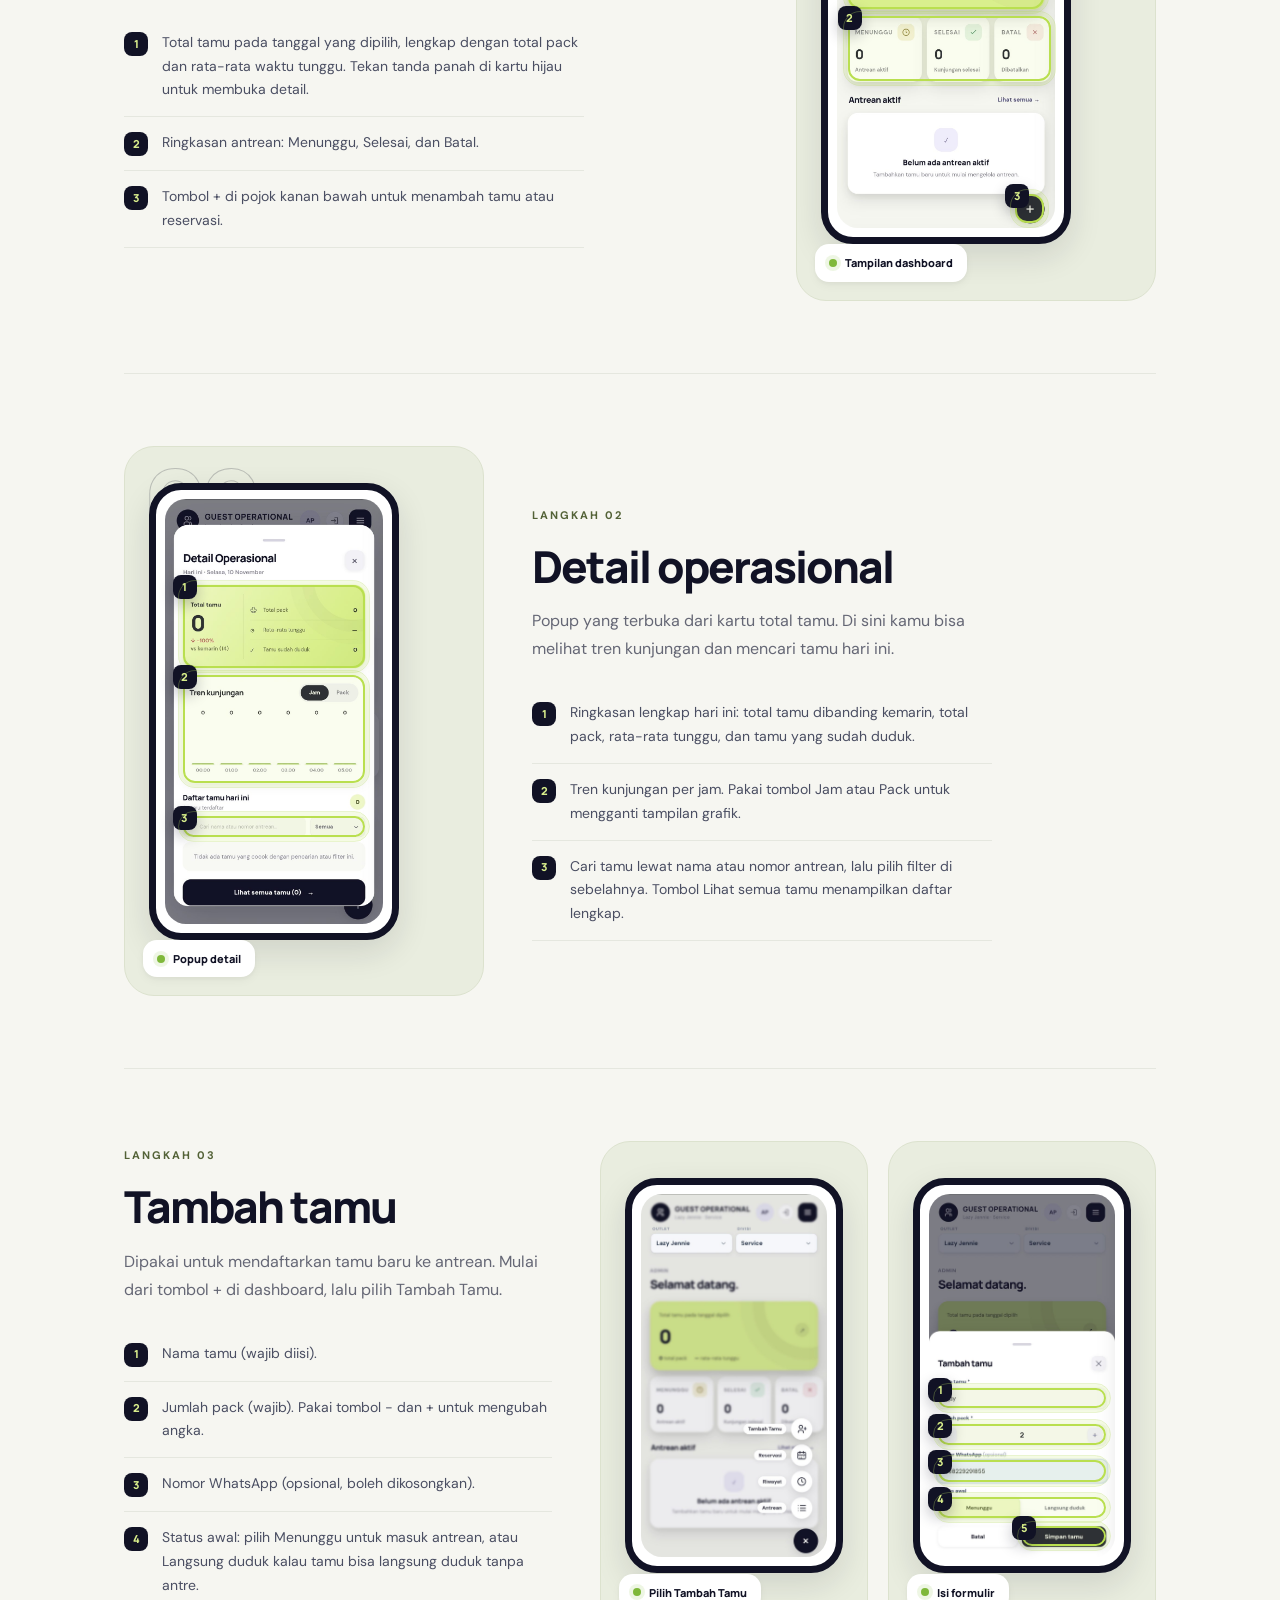
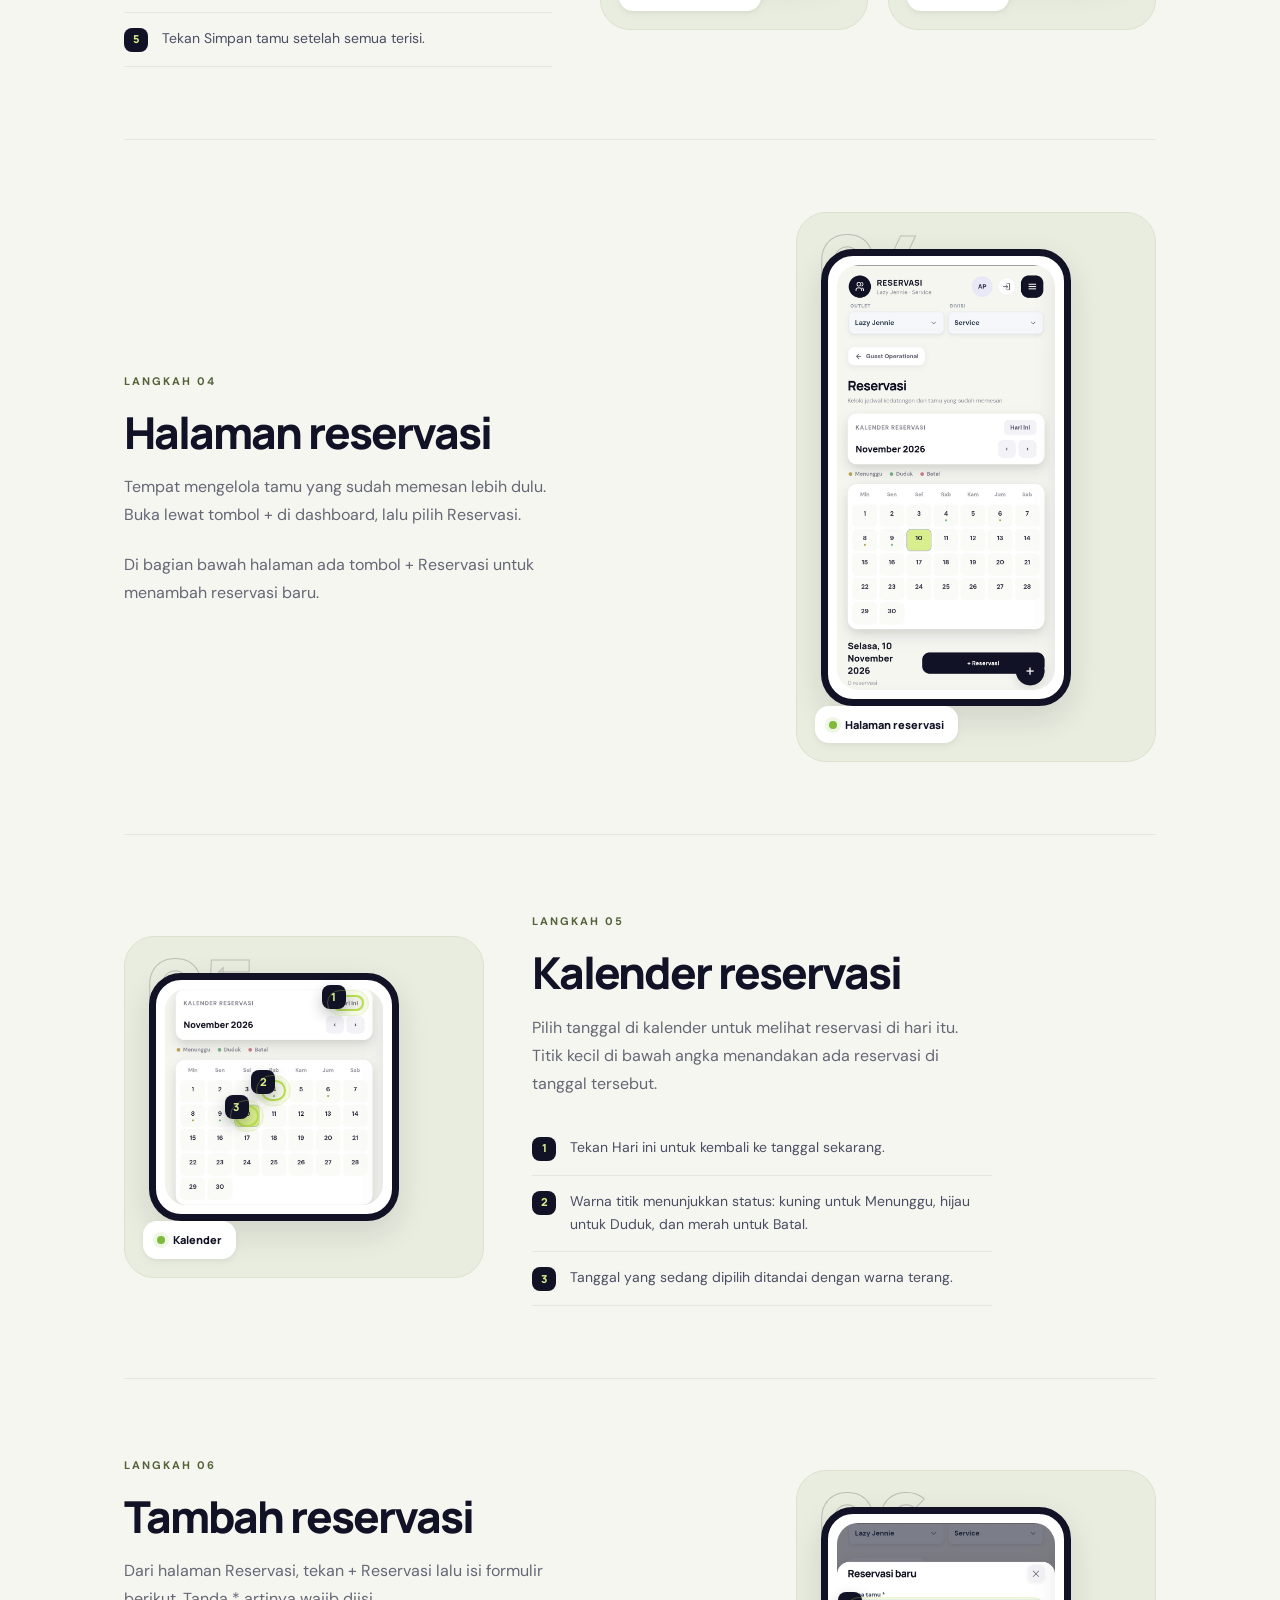
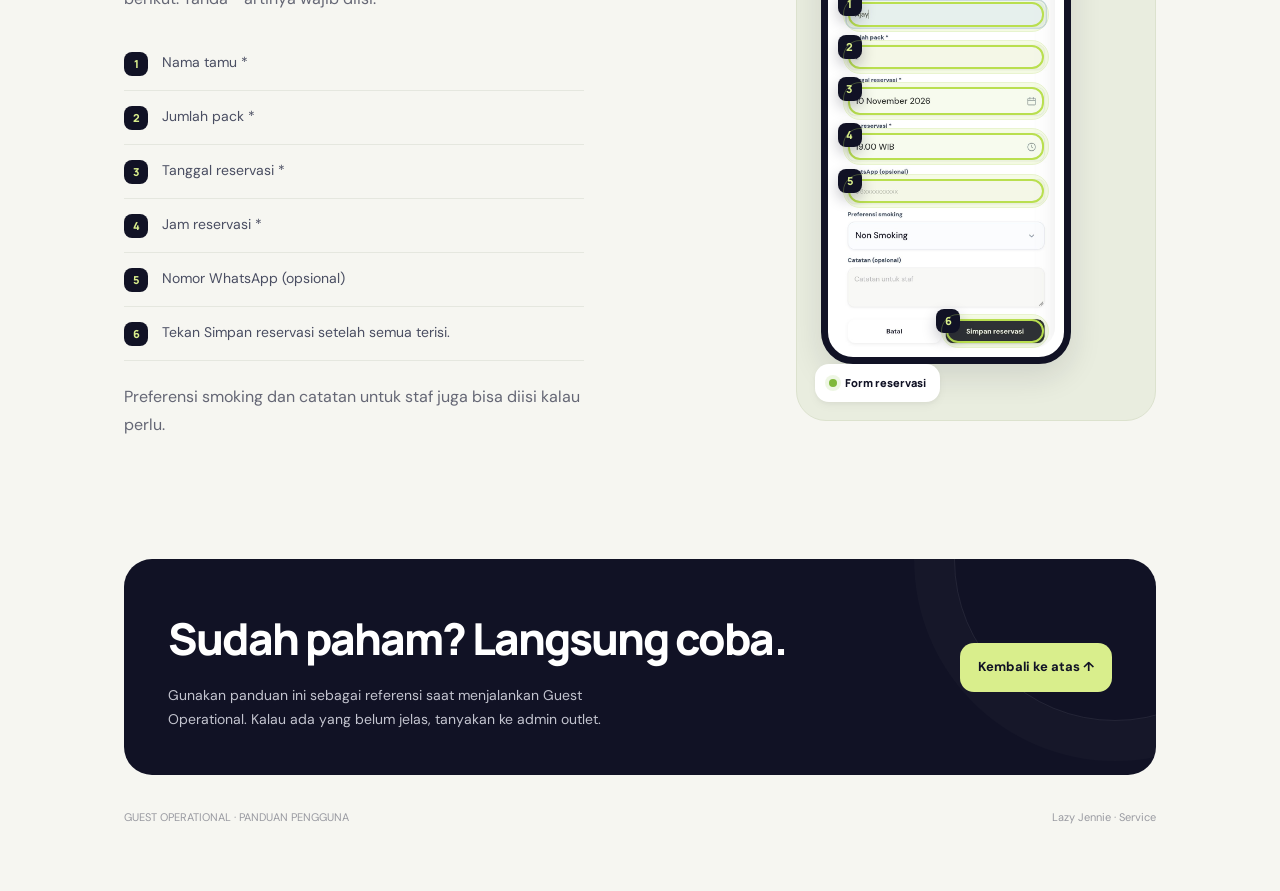
==== commit 97678adf: "Polish shared desktop and mobile visual system without changing app behavior" ====
--- a/assets/user-guide-guest-operational.html
+++ b/assets/user-guide-guest-operational.html
@@ -10,6 +10,7 @@
 <link rel="preconnect" href="https://fonts.googleapis.com">
 <link rel="preconnect" href="https://fonts.gstatic.com" crossorigin>
 <link href="https://fonts.googleapis.com/css2?family=DM+Sans:wght@400;500;600;700&family=Manrope:wght@500;600;700;800&display=swap" rel="stylesheet">
+<link rel="stylesheet" href="css/visual-tokens.css?v=20261110-polish-1">
 <style>
 :root{
   --bg:#f4f5ed;--ink:#17182b;--muted:#858694;--line:#e8e9e0;
@@ -241,6 +242,13 @@
 @media(max-width:900px){.step,.step.flip,.step.wide{gap:28px;padding:48px 0}.hero-art{min-height:300px}.hero-orbit.two{width:280px;height:280px}}
 @media(max-width:520px){.guide-brand{font-size:12px}.guide-menu summary{font-size:12px;padding:10px}.index{grid-template-columns:1fr;gap:8px}.index a{min-height:66px;padding:16px}.index a:hover{padding-left:16px}.hero{padding:30px 22px}.hero h1{font-size:38px}.manifesto{padding-top:44px}.hero-art{min-height:280px}.hero-orbit.two{width:250px;height:250px}.intro-strip{font-size:12px}}
 
+/* Match the workspace palette and elevation inside this isolated guide. */
+:root{--bg:var(--ui-bg);--ink:var(--ui-ink);--muted:var(--ui-muted);--line:var(--ui-line);--lime:var(--ui-lime);--lime-deep:var(--ui-lime-strong);--navy:var(--ui-ink);--shadow:var(--ui-shadow-raised);--soft-shadow:var(--ui-shadow-control)}
+body{font-family:var(--ui-font)}
+h1,h2,h3{font-family:var(--ui-heading-font)}
+.guide-nav{background:var(--bg);border-color:var(--line)}
+.copy > p,.note{color:var(--muted)}
+.hero{box-shadow:var(--ui-shadow-card)}
 </style>
 </head>
 <body>
--- a/assets/css/visual-tokens.css
+++ b/assets/css/visual-tokens.css
@@ -0,0 +1,23 @@
+/* Shared visual vocabulary; no layout, state or behavior rules. */
+:root {
+  --ui-bg: #f6f6f1;
+  --ui-surface: #fff;
+  --ui-surface-soft: #f3f4ee;
+  --ui-ink: #111225;
+  --ui-muted: #656775;
+  --ui-line: #e5e7df;
+  --ui-lime: #d9ee8c;
+  --ui-lime-soft: #eef7c7;
+  --ui-lime-strong: #c5df74;
+  --ui-olive: #53682c;
+  --ui-font: 'DM Sans', system-ui, sans-serif;
+  --ui-heading-font: Manrope, 'DM Sans', sans-serif;
+  --ui-radius-control: 12px;
+  --ui-radius-card: 18px;
+  --ui-radius-dialog: 24px;
+  --ui-shadow-control: 0 2px 4px rgba(17,18,37,.04), 0 4px 10px rgba(17,18,37,.04);
+  --ui-shadow-card: 0 3px 7px rgba(17,18,37,.045), 0 12px 26px -8px rgba(17,18,37,.15);
+  --ui-shadow-raised: 0 5px 10px rgba(17,18,37,.055), 0 18px 34px -10px rgba(17,18,37,.20);
+  --ui-shadow-overlay: 0 8px 20px rgba(17,18,37,.08), 0 28px 64px -16px rgba(17,18,37,.26);
+  --ui-ease: cubic-bezier(.22, .75, .25, 1);
+}
